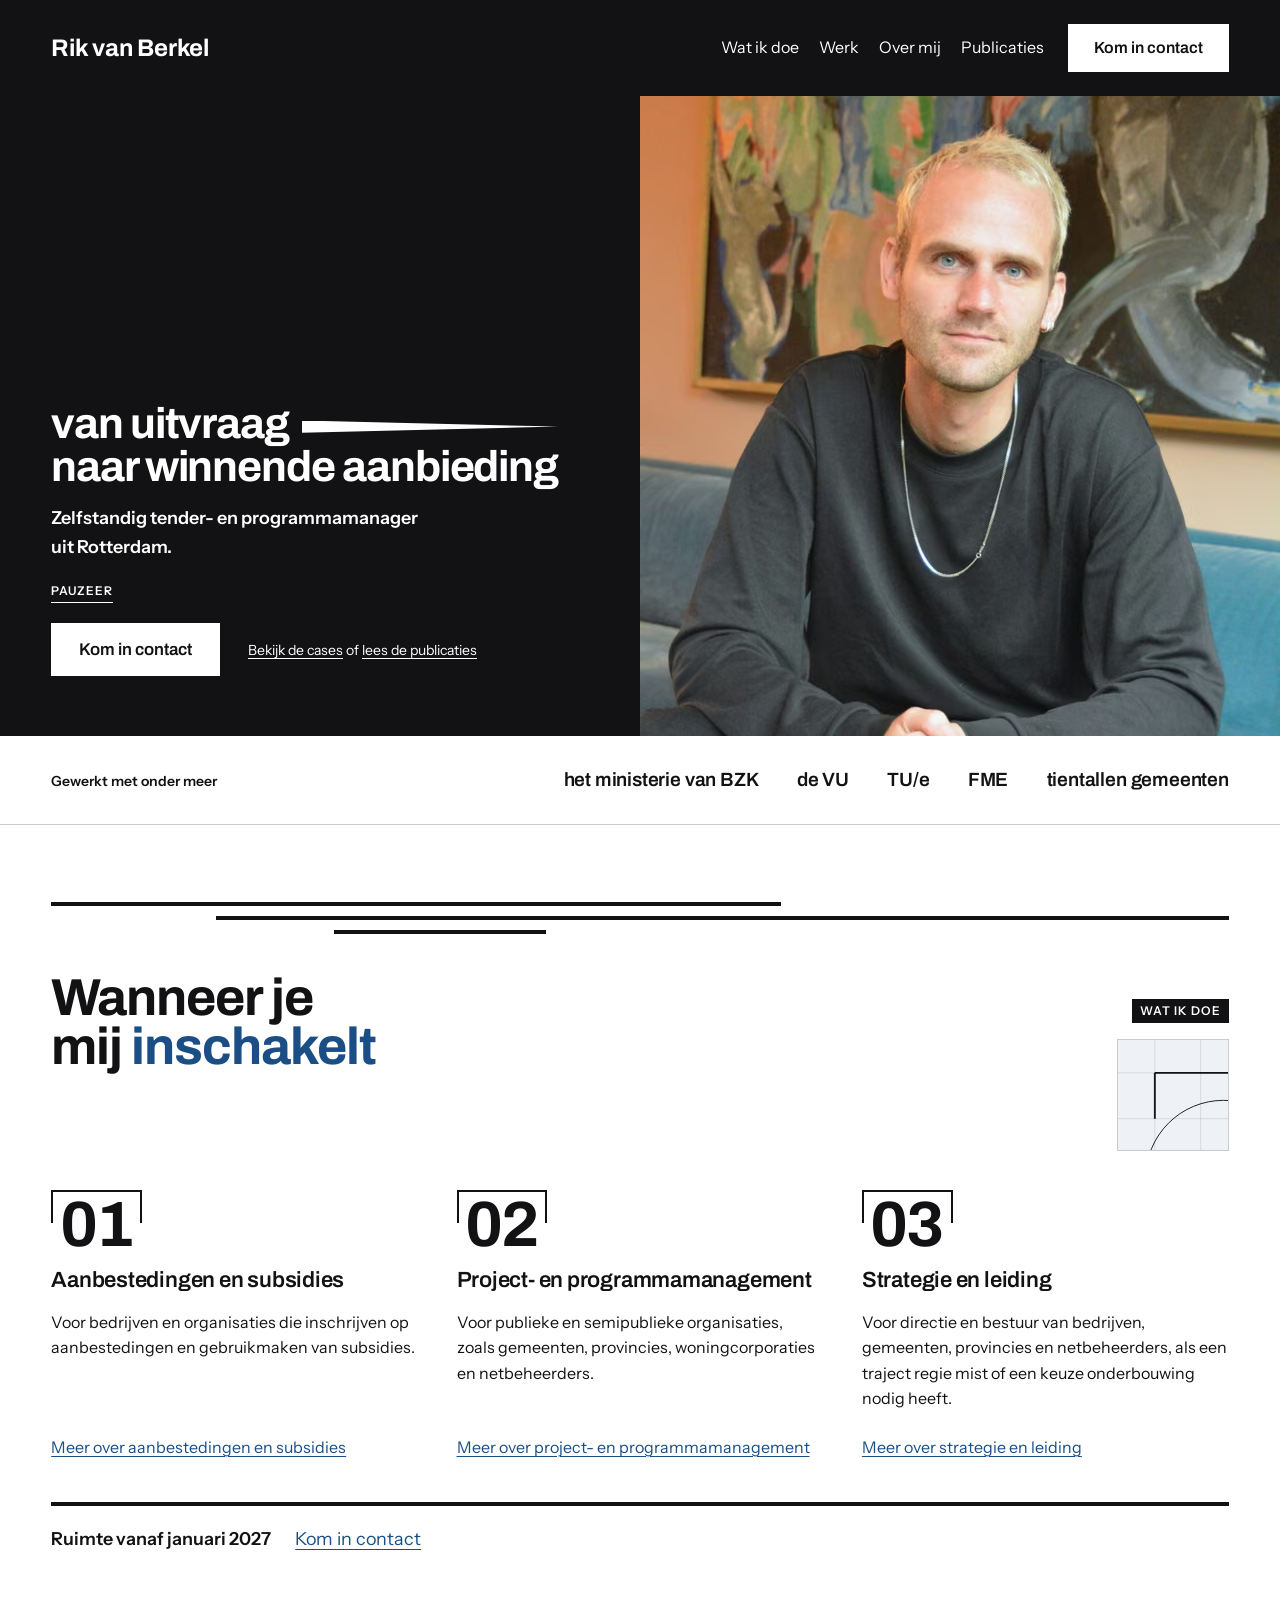
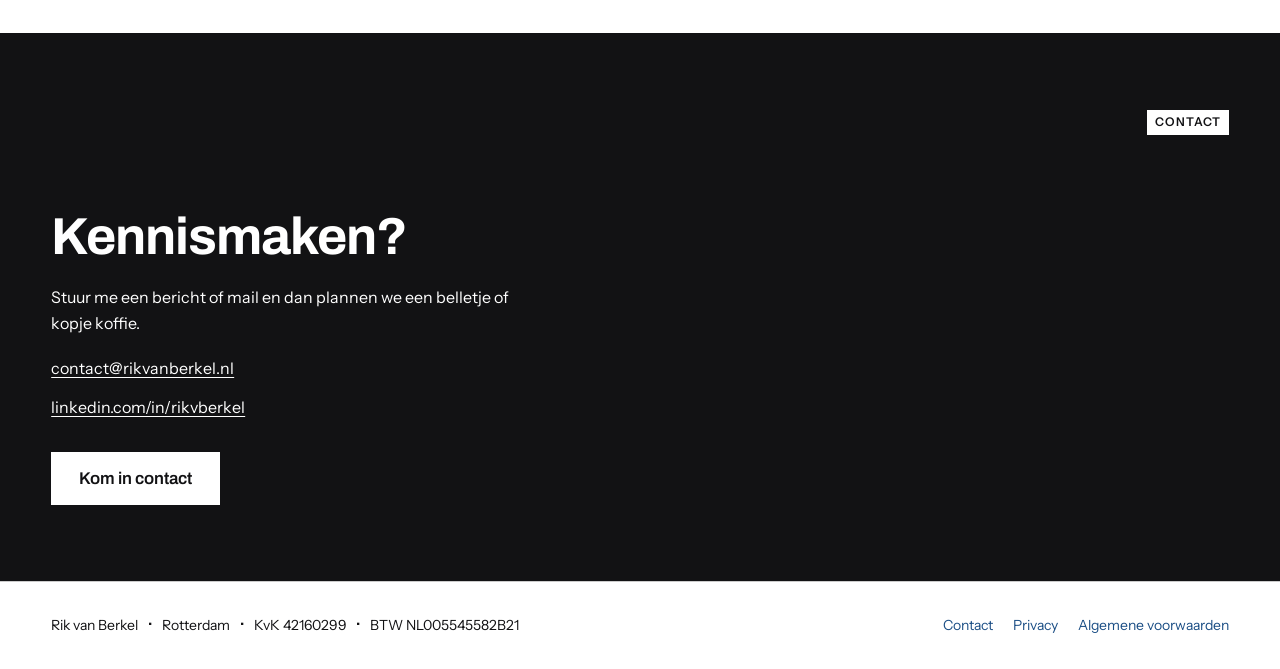
==== index.html @ 01d66bd3 "Review: Home korter, Werk zonder tussenkop, Over mij zonder foto - Home: uitkomsten weg tot de tekst" ====
<!DOCTYPE html>
<html lang="nl">
<head>
  <meta charset="UTF-8">
  <meta http-equiv="Content-Security-Policy" content="default-src 'none'; script-src 'self'; style-src 'self'; font-src 'self'; img-src 'self' https://rvb.goatcounter.com; connect-src https://rvb.goatcounter.com; base-uri 'none'; form-action 'none'; upgrade-insecure-requests">
  <meta name="viewport" content="width=device-width, initial-scale=1.0">
  <title>Rik van Berkel, tender- en programmamanager in de energietransitie</title>
  <meta name="description" content="Tender- en programmamanager uit Rotterdam, in de gebouwde omgeving en energietransitie. Met een werkwijze waar je team zelf mee verder kan.">
  <link rel="canonical" href="https://www.rikvanberkel.nl/">
  <meta name="google-site-verification" content="Cdwg7dBj8c96SO2ldVdKEj4Z7pK5GLiVZ7aR-StfSQw">
  <meta property="og:type" content="website">
  <meta property="og:locale" content="nl_NL">
  <meta property="og:title" content="Rik van Berkel, tender- en programmamanager in de energietransitie">
  <meta property="og:description" content="Tender- en programmamanager uit Rotterdam, in de gebouwde omgeving en energietransitie. Met een werkwijze waar je team zelf mee verder kan.">
  <meta property="og:url" content="https://www.rikvanberkel.nl/">
  <meta property="og:image" content="https://www.rikvanberkel.nl/img/rik-deel-bank-1200.jpg">
  <meta property="og:image:width" content="1200">
  <meta property="og:image:height" content="630">
  <meta name="twitter:card" content="summary_large_image">
  <meta name="twitter:title" content="Rik van Berkel, tender- en programmamanager in de energietransitie">
  <meta name="twitter:description" content="Tender- en programmamanager uit Rotterdam, in de gebouwde omgeving en energietransitie. Met een werkwijze waar je team zelf mee verder kan.">
  <meta name="twitter:image" content="https://www.rikvanberkel.nl/img/rik-deel-bank-1200.jpg">
  <link rel="icon" href="favicon.ico" sizes="any">
  <link rel="icon" type="image/png" href="img/favicon-512.png" sizes="512x512">
  <link rel="apple-touch-icon" href="img/apple-touch-icon.png">
  <link rel="preload" href="fonts/archivo-latin.woff2" as="font" type="font/woff2" crossorigin>
  <link rel="preload" href="fonts/instrument-sans-latin.woff2" as="font" type="font/woff2" crossorigin>
  <link rel="stylesheet" href="css/style.css?v=20261117f">
  <script type="application/ld+json">
  {
    "@context": "https://schema.org",
    "@graph": [
      {
        "@type": "Person",
        "@id": "https://www.rikvanberkel.nl/#rik",
        "name": "Rik van Berkel",
        "url": "https://www.rikvanberkel.nl/",
        "email": "contact@rikvanberkel.nl",
        "image": "https://www.rikvanberkel.nl/img/rik-bank-1000.jpg",
        "jobTitle": "Tender- en programmamanager",
        "knowsAbout": ["Gebouwde omgeving", "Energietransitie", "Aanbestedingen", "Tendermanagement", "Subsidiebegeleiding", "Projectmanagement", "Programmamanagement", "Interim management"],
        "sameAs": ["https://www.linkedin.com/in/rikvberkel"],
        "alumniOf": [
          {"@type": "CollegeOrUniversity", "name": "Hanzehogeschool Groningen"},
          {"@type": "CollegeOrUniversity", "name": "Rijksuniversiteit Groningen"}
        ],
        "award": ["ABN AMRO Duurzame top 50, 2020", "Afstudeerprijs Bouwkunde, 1e plaats, 2013"],
        "subjectOf": [
          {"@type": "PodcastEpisode", "name": "Aanbestedingsrecht", "url": "https://open.spotify.com/episode/36y0fUql0wNv5syTluwp8A", "partOfSeries": {"@type": "PodcastSeries", "name": "Jong Juridisch"}, "datePublished": "2024"},
          {"@type": "Article", "name": "Energietransitie: persoonlijk contact en samenwerking vormen de kracht", "url": "https://vng.nl/praktijkvoorbeelden/energietransitie-persoonlijk-contact-en-samenwerking-vormen-de-kracht", "publisher": {"@type": "Organization", "name": "VNG"}, "datePublished": "2023"},
          {"@type": "Article", "name": "Individuele verduurzaming moet leiden naar collectieve aanpak", "url": "https://energeia.nl/individuele-verduurzaming-moet-leiden-naar-collectieve-aanpak/", "publisher": {"@type": "Organization", "name": "Energeia"}, "datePublished": "2021"},
          {"@type": "Article", "name": "Verduurzaming van bestaande bouw gaat te traag", "url": "https://corporatiebouw.nl/wp-content/uploads/2018/04/cb-april-2018-p8-9.pdf", "publisher": {"@type": "Organization", "name": "Corporatiebouw"}, "datePublished": "2018"}
        ],
        "address": {"@type": "PostalAddress", "addressLocality": "Rotterdam", "addressCountry": "NL"}
      },
      {
        "@type": "ProfessionalService",
        "@id": "https://www.rikvanberkel.nl/#praktijk",
        "name": "Rik van Berkel",
        "url": "https://www.rikvanberkel.nl/",
        "email": "contact@rikvanberkel.nl",
        "knowsLanguage": "nl",
        "founder": {"@id": "https://www.rikvanberkel.nl/#rik"},
        "address": {"@type": "PostalAddress", "addressLocality": "Rotterdam", "addressCountry": "NL"},
        "vatID": "NL005545582B21",
        "identifier": [{"@type": "PropertyValue", "name": "KvK", "value": "42160299"}],
        "areaServed": {"@type": "Country", "name": "Nederland"},
        "hasOfferCatalog": {
          "@type": "OfferCatalog",
          "name": "Diensten",
          "itemListElement": [
            {"@type": "Offer", "itemOffered": {"@type": "Service", "name": "Aanbestedingen en subsidies", "description": "Voor bedrijven en organisaties die inschrijven op aanbestedingen en gebruikmaken van subsidies.", "url": "https://www.rikvanberkel.nl/wat-ik-doe.html#tenders"}},
            {"@type": "Offer", "itemOffered": {"@type": "Service", "name": "Project- en programmamanagement", "description": "Voor publieke en semipublieke organisaties, zoals gemeenten, provincies, woningcorporaties en netbeheerders.", "url": "https://www.rikvanberkel.nl/wat-ik-doe.html#projecten"}},
            {"@type": "Offer", "itemOffered": {"@type": "Service", "name": "Strategie en leiding", "description": "Voor directie en bestuur van bedrijven, gemeenten, provincies en netbeheerders, als een traject regie mist of een keuze onderbouwing nodig heeft.", "url": "https://www.rikvanberkel.nl/wat-ik-doe.html#strategie"}}
          ]
        }
      }
    ]
  }
  </script>
</head>
<body>
  <a class="skip-link" href="#main">Naar inhoud</a>

  <header class="site-header">
    <div class="header-inner">
      <a class="logo" href="index.html">Rik van Berkel</a>
      <div class="header-rechts">
        <nav class="site-nav" aria-label="Hoofdnavigatie">
          <ul>
            <li><a href="wat-ik-doe.html">Wat ik doe</a></li>
            <li><a href="werk.html">Werk</a></li>
            <li><a href="over-mij.html">Over mij</a></li>
            <li><a href="publicaties.html">Publicaties</a></li>
          </ul>
        </nav>
        <a class="knop" data-cta href="contact.html">Kom in contact</a>
      </div>
    </div>
  </header>

  <main id="main">
    <section class="hero hero-split hero-zwart">
      <div class="hero-links">
        <div class="hero-kop">
          <h1 class="kernboodschap">
            <span class="visueel-verborgen">van uitvraag naar winnende aanbieding, van pilot naar standaardaanpak</span>
            <span class="wissel" aria-hidden="true" data-wissel data-wissel-interval="4500">
              <span class="wissel-item is-actief met-wig"><span><span class="accent">van</span> uitvraag</span><span class="wig" aria-hidden="true"></span></span>
              <span class="wissel-item met-wig"><span><span class="accent">van</span> pilot</span><span class="wig" aria-hidden="true"></span></span>
            </span>
            <span class="wissel" aria-hidden="true" data-wissel data-wissel-interval="4500">
              <span class="wissel-item is-actief"><span class="accent">naar</span> winnende aanbieding</span>
              <span class="wissel-item"><span class="accent">naar</span> standaard&shy;aanpak</span>
            </span>
          </h1>
          <p class="hero-sub">Zelfstandig tender- en programmamanager uit Rotterdam.</p>
          <button class="wissel-pauze" type="button" hidden>Pauzeer</button>
          <div class="hero-actie">
            <a class="knop knop-groot" data-cta data-goatcounter-click="kom-in-contact-hero" href="contact.html">Kom in contact</a>
            <p class="bewijsregel"><a href="werk.html#afgerond">Bekijk de cases</a> of <a href="publicaties.html">lees de publicaties</a></p>
          </div>
        </div>
      </div>
      <div class="hero-rechts">
        <figure class="hero-foto">
          <picture>
            <source type="image/avif" srcset="img/rik-bank-640.avif 640w, img/rik-bank-1000.avif 1000w" sizes="(min-width: 900px) 50vw, 100vw">
            <source type="image/webp" srcset="img/rik-bank-640.webp 640w, img/rik-bank-1000.webp 1000w" sizes="(min-width: 900px) 50vw, 100vw">
            <img src="img/rik-bank-640.jpg" srcset="img/rik-bank-640.jpg 640w, img/rik-bank-1000.jpg 1000w" sizes="(min-width: 900px) 50vw, 100vw" alt="Rik van Berkel zit op een blauwe bank voor een schilderij en kijkt in de camera" width="1200" height="1600" fetchpriority="high">
          </picture>
        </figure>
      </div>
    </section>

    <div class="bewijsstrook">
      <div class="binnen bewijs-grid">
        <p class="bewijs-zin">Gewerkt met onder meer</p>
        <!-- [html-validate-disable-next no-redundant-role -- Safari ziet een lijst zonder opsommingstekens anders niet als lijst] -->
        <ul class="bewijs-namen" role="list">
          <li>het ministerie van BZK</li>
          <li>de VU</li>
          <li>TU/e</li>
          <li>FME</li>
          <li>tientallen gemeenten</li>
        </ul>
      </div>
    </div>

    <section class="sectie sectie-wit" id="diensten">
      <div class="binnen">
        <div class="staffel"><span></span><span></span><span></span></div>
        <div class="sectie-kop diensten-kop">
          <h2>Wanneer je mij <span class="accent">inschakelt</span></h2>
          <div class="kop-rechts">
            <p class="label">Wat ik doe</p>
            <div class="uitsnede uitsnede-a"><img src="img/compositie/compositie.svg" alt="" width="600" height="600" loading="lazy"></div>
          </div>
        </div>
        <div class="nummer-grid">
          <article class="dienst">
            <span class="nummer">01</span>
            <h3>Aanbestedingen en subsidies</h3>
            <p class="dienst-voor">Voor bedrijven en organisaties die inschrijven op aanbestedingen en gebruikmaken van subsidies.</p>
            <p class="dienst-link"><a href="wat-ik-doe.html#tenders">Meer over aanbestedingen en subsidies</a></p>
          </article>
          <article class="dienst">
            <span class="nummer">02</span>
            <h3>Project- en programma&shy;management</h3>
            <p class="dienst-voor">Voor publieke en semipublieke organisaties, zoals gemeenten, provincies, woningcorporaties en netbeheerders.</p>
            <p class="dienst-link"><a href="wat-ik-doe.html#projecten">Meer over project- en programmamanagement</a></p>
          </article>
          <article class="dienst">
            <span class="nummer">03</span>
            <h3>Strategie en leiding</h3>
            <p class="dienst-voor">Voor directie en bestuur van bedrijven, gemeenten, provincies en netbeheerders, als een traject regie mist of een keuze onderbouwing nodig heeft.</p>
            <p class="dienst-link"><a href="wat-ik-doe.html#strategie">Meer over strategie en leiding</a></p>
          </article>
        </div>
        <p class="ruimte-regel"><strong>Ruimte vanaf januari 2027</strong> <a href="contact.html">Kom in contact</a></p>
      </div>
    </section>

    <section class="sectie sectie-zwart" id="contact">
      <div class="binnen zwaartepunt">
        <p class="label label-wit">Contact</p>
        <div class="zwaar">
          <h2 class="contact-kop">Kennismaken?</h2>
          <p>Stuur me een bericht of mail en dan plannen we een belletje of kopje koffie.</p>
          <div class="contact-gegevens">
            <a data-goatcounter-click="mailadres-home" href="mailto:contact@rikvanberkel.nl?subject=Kennismaking">contact@rikvanberkel.nl</a>
            <a href="https://www.linkedin.com/in/rikvberkel" rel="noopener noreferrer">linkedin.com/in/rikvberkel</a>
          </div>
          <a class="knop knop-groot" data-cta data-goatcounter-click="kom-in-contact-home" href="mailto:contact@rikvanberkel.nl?subject=Kennismaking">Kom in contact</a>
        </div>
      </div>
    </section>
  </main>

  <footer class="site-footer">
    <div class="footer-inner">
      <p class="footer-meta">Rik van Berkel <span class="footer-sep" aria-hidden="true">&#183;</span> Rotterdam <span class="footer-sep" aria-hidden="true">&#183;</span> KvK 42160299 <span class="footer-sep" aria-hidden="true">&#183;</span> BTW NL005545582B21</p>
      <div class="footer-links">
        <a href="contact.html">Contact</a>
        <a href="privacy.html">Privacy</a>
        <a href="av.html">Algemene voorwaarden</a>
      </div>
    </div>
  </footer>

  <script src="js/main.js?v=20261022"></script>
  <script data-goatcounter="https://rvb.goatcounter.com/count" async src="js/goatcounter-count.js?v=2.7.0"></script>
</body>
</html>
---- css/style.css ----
/* Huisstijl Rik van Berkel, versie 6, 29 september 2026. De bron is de note
   10.1.4 - visual-identity-my-brand.md in de vault van Rik; deze CSS volgt
   die note. Licht draagt, blauw markeert, zwart sluit af. Wit is de basis en
   draagt het leeswerk, lichtgrijs alleen de hero op Home, zwart de kopbalk
   en het slotblok met contact. Naast de ondergrond twee kleuren: zwart en
   blauw. Twee letters: Archivo voor koppen, Instrument Sans voor al het
   andere. Rechte hoeken, geen schaduw, geen verloop en geen transparantie,
   op de haarlijn na. */

@font-face {
  font-family: Archivo;
  src: url("../fonts/archivo-latin.woff2") format("woff2");
  font-weight: 600 700;
  font-style: normal;
  font-display: swap;
}

@font-face {
  font-family: "Instrument Sans";
  src: url("../fonts/instrument-sans-latin.woff2") format("woff2");
  font-weight: 400 600;
  font-style: normal;
  font-display: swap;
}

@font-face {
  font-family: "Instrument Sans";
  src: url("../fonts/instrument-sans-latin-italic.woff2") format("woff2");
  font-weight: 400;
  font-style: italic;
  font-display: swap;
}

/* Alleen voor de geopende tegel Zijproject op Over mij, in de huisstijl van
   all-electric. De browser haalt deze letters pas op als de tegel open is. */
@font-face {
  font-family: Archivo;
  src: url("../fonts/archivo-800.woff2") format("woff2");
  font-weight: 800;
  font-style: normal;
  font-display: swap;
}

@font-face {
  font-family: "Space Grotesk";
  src: url("../fonts/space-grotesk-400.woff2") format("woff2");
  font-weight: 400;
  font-style: normal;
  font-display: swap;
}

:root {
  --zwart: #121214;
  --wit: #ffffff;
  /* Lichtgrijs, op de site alleen als achtergrond van de hero op Home. Zwart
     haalt erop 16,52 : 1 en blauw 7,49 : 1. */
  --lichtgrijs: #eef1f5;
  --blauw: #1b4e85;
  --blauw-hover: #163f6c;

  --font-display: Archivo, "Helvetica Neue", system-ui, sans-serif;
  --font-body: "Instrument Sans", system-ui, -apple-system, sans-serif;
  --font-label: var(--font-body);

  --weight-display: 700;
  --weight-display-sub: 600;
  --weight-body: 400;
  --weight-body-strong: 600;

  --size-display-1: clamp(46px, 9vw, 108px);
  --size-display-2: clamp(30px, 4.2vw, 52px);
  --size-display-3: 22px;
  --size-number: clamp(48px, 5vw, 68px);

  --size-lead: clamp(17px, 1.4vw, 19px);
  --size-body: 16px;
  --size-body-sm: 14px;
  --size-label: 12px;
  --size-label-sm: 11px;

  --leading-display: 0.9;
  --leading-heading: 0.95;
  --leading-body: 1.6;

  --tracking-display: -0.025em;
  --tracking-heading: -0.02em;
  --tracking-label: 0.08em;

  --rule-hairline: 1px solid rgba(18, 18, 20, 0.22);
  --rule-hairline-zwart: 1px solid rgba(18, 18, 20, 0.22);
  --rule-hairline-wit: 1px solid rgba(255, 255, 255, 0.22);
  --rule-heavy: 4px solid #121214;

  --pad-section: clamp(40px, 6vw, 80px) clamp(20px, 4vw, 56px);
  --gap-section: clamp(24px, 3vw, 40px);
  --content-max: 1240px;
  --transition: 120ms linear;
}

*,
*::before,
*::after {
  box-sizing: border-box;
  border-radius: 0;
}

html {
  -webkit-text-size-adjust: 100%;
}

/* De voet staat altijd onderaan, ook als een pagina korter is dan het
   scherm. */
body {
  display: flex;
  flex-direction: column;
  min-height: 100vh;
  margin: 0;
  background: var(--wit);
  color: var(--zwart);
  font-family: var(--font-body);
  font-weight: var(--weight-body);
  font-size: var(--size-body);
  line-height: var(--leading-body);
  -webkit-font-smoothing: antialiased;
}

img {
  max-width: 100%;
  height: auto;
  display: block;
}

h1,
h2,
h3 {
  font-family: var(--font-display);
  font-weight: var(--weight-display);
  letter-spacing: var(--tracking-display);
  line-height: var(--leading-display);
  margin: 0;
  text-wrap: balance;
  /* Nederlandse samenstellingen als programmamanagement passen op een telefoon
     niet op één regel. Zonder dit loopt de kop het scherm uit. */
  overflow-wrap: break-word;
  hyphens: auto;
}

h1 {
  font-size: var(--size-display-1);
}

h2 {
  font-size: var(--size-display-2);
  letter-spacing: var(--tracking-heading);
  line-height: var(--leading-heading);
}

/* Sectiekop binnen een pagina, zoals op Over mij: iets kleiner dan h2. */
h2.kop-sectie {
  font-size: clamp(26px, 1.6vw + 18px, 38px);
}

h3 {
  font-size: var(--size-display-3);
  font-weight: var(--weight-display-sub);
  letter-spacing: -0.01em;
  line-height: 1.15;
}

p {
  margin: 0 0 var(--size-body);
  text-wrap: pretty;
}

ul,
ol {
  margin: 0 0 var(--size-body);
  padding-left: 20px;
}

li + li {
  margin-top: 8px;
}

strong {
  font-weight: var(--weight-body-strong);
}

a {
  color: var(--blauw);
  text-decoration: none;
  transition: color var(--transition);
}

a:hover {
  color: var(--zwart);
}

/* Focus: een rand van 2 px, 3 px van het element. Blauw op licht, wit op
   zwart, want blauw op zwart haalt 2,21 : 1. */
:focus-visible {
  outline: 2px solid var(--blauw);
  outline-offset: 3px;
}

.visueel-verborgen {
  position: absolute;
  width: 1px;
  height: 1px;
  padding: 0;
  margin: -1px;
  overflow: hidden;
  clip: rect(0 0 0 0);
  white-space: nowrap;
  border: 0;
}

.skip-link {
  position: absolute;
  left: -9999px;
  top: 0;
  z-index: 1000;
  padding: 12px 16px;
  background: var(--blauw);
  color: var(--wit);
  font-family: var(--font-display);
  font-weight: var(--weight-display-sub);
}

.skip-link:focus {
  left: 16px;
  top: 16px;
}

/* Label. Klein, vet en kapitaal in de tekstletter, als zwart blokje met
   witte letters. Die blokjes geven de lichte pagina houvast. Op zwart is het
   blokje wit met zwarte letters (18,71 : 1), een voorstel uit 10.1.4. In de
   contactlijst staat het label zonder blokje, anders wordt de lijst druk. */
.label {
  display: inline-block;
  font-family: var(--font-label);
  font-weight: var(--weight-body-strong);
  font-size: var(--size-label);
  letter-spacing: var(--tracking-label);
  line-height: 1.4;
  text-transform: uppercase;
  margin: 0;
  padding: 4px 8px;
  background: var(--zwart);
  color: var(--wit);
}

.contact-lijst .label {
  padding: 0;
  background: none;
  color: inherit;
}

/* Accentwoord in een kop: blauw, hooguit één per kop. In de kernboodschap
   zijn dat "van" en "naar". */
.accent {
  color: var(--blauw);
}

/* Knop. Blauw is uitsluitend de actie, nooit decoratie. */
.knop {
  display: inline-flex;
  align-items: center;
  gap: 10px;
  min-height: 48px;
  padding: 15px 26px;
  background: var(--blauw);
  color: var(--wit);
  font-family: var(--font-display);
  font-weight: var(--weight-display-sub);
  font-size: 16px;
  line-height: 1;
  border: 0;
  cursor: pointer;
  transition: background var(--transition);
}

.knop:hover {
  background: var(--blauw-hover);
  color: var(--wit);
}

/* Knop op zwart: wit vlak met zwarte letters, 18,71 : 1, want blauw op zwart
   haalt 2,21 : 1. Keuze van Rik, 29 september 2026. Hover is een zwarte
   onderstreping, zoals de hover op zwart een onderstreping is. */
.site-header .knop,
.sectie-zwart .knop,
.case-open .knop {
  background: var(--wit);
  color: var(--zwart);
}

.site-header .knop:hover,
.sectie-zwart .knop:hover,
.case-open .knop:hover {
  background: var(--wit);
  color: var(--zwart);
  text-decoration: underline;
  text-decoration-thickness: 1px;
  text-underline-offset: 0.2em;
}

.knop-groot {
  font-size: 17px;
  padding: 18px 28px;
}

.actie-rij {
  display: flex;
  flex-wrap: wrap;
  align-items: center;
  gap: 20px 24px;
}

/* Secties. Wit is de standaard en draagt het leeswerk, zwart alleen voor het
   slotblok met contact. */

.sectie {
  padding: var(--pad-section);
}

.sectie-wit {
  background: var(--wit);
}

/* Het zwarte slotblok. Tekst, links, focusrand en labels zijn wit, en een
   accentwoord krijgt geen kleur: blauw op zwart haalt 2,21 : 1. Hover op een
   link is een witte onderstreping, een voorstel uit 10.1.4. */
.sectie-zwart {
  background: var(--zwart);
  color: var(--wit);
}

.sectie-zwart a {
  color: var(--wit);
}

.sectie-zwart a:not(.knop):hover {
  color: var(--wit);
  text-decoration: underline;
  text-decoration-thickness: 1px;
  text-underline-offset: 0.2em;
}

.sectie-zwart :focus-visible {
  outline-color: var(--wit);
}

.sectie-zwart .label-wit {
  background: var(--wit);
  color: var(--zwart);
}

.sectie-zwart .accent,
body:has(.geheim[open]) .accent {
  color: inherit;
}

/* Twee witte secties achter elkaar: de tweede krijgt geen eigen
   bovenruimte, anders stapelt de witruimte op. */
.sectie-wit + .sectie-wit {
  padding-top: 0;
}

/* Een label direct boven een kop plakte er tegenaan. */
.label + h2:not([class]) {
  margin-top: 12px;
}

.binnen {
  max-width: var(--content-max);
  margin: 0 auto;
}

/* Sectiekop: kop links, mono-rubriek rechts, regel eronder. */
.sectie-kop {
  display: flex;
  flex-wrap: wrap;
  align-items: baseline;
  justify-content: space-between;
  gap: 16px 32px;
  margin-bottom: 20px;
}

.sectie-kop h2 {
  flex: 1 1 260px;
  max-width: min(18ch, 100%);
  min-width: 0;
}

.sectie-kop .label {
  flex: 0 0 auto;
}

/* Staffel uit Compositie, bovenaan de sectie met de diensten, op de grens
   met de hero: drie zware lijnen van 4 px met 10 px ertussen. Lengtes 62, 86
   en 18 procent, de tweede 14 en de derde 24 procent ingesprongen. Hooguit
   één per pagina. Onder de intro staat geen lijn meer, want daar markeren
   de open kaders rond 01, 02 en 03 het begin van de diensten. */
.staffel {
  display: grid;
  row-gap: 10px;
  margin-bottom: var(--gap-section);
}

/* De lijnen zijn randen, zodat ze ook op papier en in een contrastthema
   zichtbaar blijven. */
.staffel > span {
  height: 0;
  border-top: 4px solid currentColor;
}

.staffel > span:nth-child(1) {
  width: 62%;
}

.staffel > span:nth-child(2) {
  width: 86%;
  margin-left: 14%;
}

.staffel > span:nth-child(3) {
  width: 18%;
  margin-left: 24%;
}

/* Blokje als opsommingsteken voor kernpunten, keuze van Rik op 22 oktober
   2026: een vierkant van 10 px in de tekstkleur. Op Over mij bij Waar ik in
   geloof, op Cases bij het resultaat van elke case. Het blokje staat midden
   op de eerste regel, die 1,6em hoog is. Het is een rand, zodat het ook op
   papier en in een contrastthema zichtbaar blijft. */
.kernpunten {
  list-style: none;
  padding-left: 0;
  font-size: var(--size-lead);
}

.kernpunten > li,
.resultaat {
  position: relative;
  padding-left: 26px;
}

.kernpunten > li::before,
.resultaat::before {
  content: "";
  position: absolute;
  left: 0;
  top: calc(0.8em - 5px);
  border: 5px solid currentColor;
}

/* Header, als zwarte balk. Samen met het zwarte slotblok onderaan omlijst
   hij de lichte pagina. Geen sticky, geen hamburger. */

.site-header {
  padding: 24px clamp(20px, 4vw, 56px);
  background: var(--zwart);
  color: var(--wit);
}

.site-header :focus-visible {
  outline-color: var(--wit);
}

/* Op een telefoon en een smalle tablet is de kopbalk compact. Pas vanaf
   860 px passen naam, menu en knop op één regel. Daaronder staat de knop
   "Kom in contact" kleiner op een eigen regel onder het menu. Keuze van Rik,
   2 november 2026. */
@media (max-width: 859px) {
  .site-header {
    padding-top: 16px;
    padding-bottom: 16px;
  }

  .site-header .knop {
    min-height: 40px;
    padding: 8px 16px;
    font-size: 15px;
  }
}

.header-inner {
  max-width: var(--content-max);
  margin: 0 auto;
  display: flex;
  flex-wrap: wrap;
  align-items: center;
  justify-content: space-between;
  gap: 16px 32px;
}

.logo {
  font-family: var(--font-display);
  font-weight: var(--weight-display);
  /* 5b noemt 19 px voor het woordmerk. Met Syne 800 was dat te laag: die
     letter is 11,13 em breed voor deze naam tegen een kaphoogte van 0,650 em.
     Archivo 700 is 6,79 em bij 0,686 em, dus de verhouding is bijna gehalveerd
     en 19 px zou weer kunnen. 24 px blijft staan omdat de naam dan naast de
     navigatie standhoudt. 5b zet de naam op de LinkedIn-vellen zelf op 26 en
     34 px. */
  font-size: 24px;
  letter-spacing: -0.01em;
  line-height: 1;
  color: var(--wit);
  padding: 3px 0;
}

/* Hover op het woordmerk: een witte onderstreping, zoals een link. Een
   voorstel uit 10.1.4. */
.logo:hover {
  color: var(--wit);
  text-decoration: underline;
  text-decoration-thickness: 1px;
  text-underline-offset: 0.2em;
}

.header-rechts {
  display: flex;
  flex-wrap: wrap;
  align-items: center;
  gap: 12px 24px;
}

.site-nav ul {
  display: flex;
  flex-wrap: wrap;
  align-items: center;
  gap: 4px 20px;
  list-style: none;
  margin: 0;
  padding: 0;
}

.site-nav li + li {
  margin-top: 0;
}

/* Vijf woorden passen op een telefoon van 390 px op één regel met iets
   minder ruimte ertussen, en vanaf 360 px met nog iets minder. */
@media (max-width: 420px) {
  .site-nav ul {
    gap: 4px 14px;
  }
}

@media (max-width: 380px) {
  .site-nav ul {
    gap: 4px 10px;
  }
}

/* Op een telefoon is de kopbalk twee rijen: de naam met de knop ernaast, en
   het menu eronder. Zo blijft de kop onder 110 px hoog. Elke link in het menu
   is 44 px hoog om te tikken. De knop krimpt mee, zodat hij vanaf 360 px
   naast de naam past. Vanaf 600 px blijft de kop zoals hij was. */
@media (max-width: 599px) {
  .site-header {
    padding-top: 12px;
    padding-bottom: 6px;
  }

  .header-inner {
    row-gap: 2px;
    column-gap: 6px;
  }

  .header-rechts {
    display: contents;
  }

  .site-header .knop {
    order: 1;
    padding: 8px 12px;
  }

  .site-nav {
    order: 2;
    flex-basis: 100%;
  }

  .site-header .site-nav a {
    padding: 10px 0;
  }
}

@media (max-width: 389px) {
  .site-header .knop {
    padding: 8px 10px;
    font-size: 14px;
  }

  /* Het menu blijft hier 15 px, zodat de vijf woorden vanaf 360 px op één
     regel passen. */
  .site-header .site-nav a {
    font-size: 15px;
  }
}

@media (max-width: 369px) {
  .site-header .knop {
    font-size: 13px;
  }
}

/* Afwijking van 5b: de navigatie staat in de tekstletter, niet in mono
   kapitaal. Vijf mono-woorden met letterafstand maakten de kop de drukste
   plek van de pagina, en ze pasten op een telefoon niet op een regel.
   De onderstreping kwam van de regel voor links in lopende tekst, die ook de
   nav raakte. Die is hier uitgezet: in een menu is kleur genoeg, want de eis
   van 3 : 1 onderscheid geldt voor een link midden in een tekstblok. */
.site-nav a {
  display: inline-block;
  font-family: var(--font-body);
  font-size: var(--size-body);
  color: var(--wit);
  padding: 6px 0;
}

/* Actieve pagina en hover: een witte onderstreping van 1 px op 0,2em, een
   voorstel uit 10.1.4. */
.site-nav a:hover,
.site-nav a[aria-current="page"] {
  color: var(--wit);
  text-decoration: underline;
  text-decoration-thickness: 1px;
  text-underline-offset: 0.2em;
}

/* Hero, de affichekop, op lichtgrijs. De rest van de pagina is wit. */

.hero {
  padding: clamp(40px, 7vw, 86px) clamp(20px, 4vw, 56px) clamp(36px, 5vw, 60px);
  background: var(--lichtgrijs);
}

.hero h1 {
  margin-bottom: 16px;
}

/* Kernboodschap op Home: twee wisselende regels, een met "van" en een met
   "naar", met "van" en "naar" in blauw. Ze wisselen samen, zodat een van-deel
   en zijn naar-deel altijd samen in beeld staan. De kolom is een container,
   zodat de letter meegroeit met de kolom en de langste regel, "naar winnende
   aanbieding", altijd op één regel past. Zonder ondersteuning voor containereenheden
   geldt de maat in vw en breekt een regel netjes af. */
.hero-kop {
  container-type: inline-size;
}

.hero h1.kernboodschap {
  font-size: clamp(22px, 6.4vw, 64px);
  font-size: clamp(22px, 8cqi, 72px);
  line-height: 1;
}

.kernboodschap > span {
  display: block;
}

.kernboodschap > .wissel {
  display: grid;
}

/* Wig uit Compositie, achter het van-deel: een smal driehoekig vlak, breed
   bij de tekst en scherp op de rechterkant van de langste naar-regel. De kop
   is zo breed als die regel, dus de wig vult de rest van de van-regel. Hoogte
   0,28em, 0,3em van de tekst, midden op de x-hoogte van Archivo (0,53em).
   Elke variant heeft een eigen wig. Zo wisselt hij met de tekst mee en
   beweegt hij zelf niet. */
.hero h1.kernboodschap {
  width: fit-content;
}

.kernboodschap .met-wig {
  display: flex;
  align-items: baseline;
}

.wig {
  flex: 1 1 0;
  position: relative;
  top: -0.125em;
  height: 0.28em;
  margin-left: 0.3em;
  background: var(--zwart);
  clip-path: polygon(0 0, 100% 50%, 0 100%);
}

/* Op een telefoon is de kernboodschap groter en mag een naar-regel over
   twee regels lopen. De tweede regel springt in tot na "naar", zodat "naar"
   als kolom blijft lezen. */
@media (max-width: 599px) {
  .hero h1.kernboodschap {
    width: auto;
    font-size: clamp(32px, 10.5vw, 46px);
  }

  .kernboodschap > .wissel:last-child > .wissel-item {
    --naar: 2.34em;
    padding-left: var(--naar);
    text-indent: calc(-1 * var(--naar));
  }
}

/* Vaste regel onder de kernboodschap: wat en waar. */
.hero-sub {
  max-width: 40ch;
  margin: 0 0 16px;
  font-size: var(--size-lead);
  font-weight: var(--weight-body-strong);
}

/* Bewijsregel onder de vaste regel in de hero: namen van organisaties waarmee
   ik werkte, klein en zonder logo's. */
.bewijsregel {
  max-width: 44ch;
  margin: 0 0 16px;
  font-size: var(--size-body-sm);
}

/* Kop links, foto rechts. Op een smal scherm staat de foto onder de kop. */
.hero-grid {
  display: grid;
  grid-template-columns: minmax(0, 1fr);
  gap: clamp(24px, 4vw, 48px);
  align-items: end;
}

.hero-portret {
  margin: 0;
  max-width: min(340px, 100%);
}

/* De lijn staat om de foto zelf, zodat het onderschrift eronder valt. */
.hero-portret img {
  border: var(--rule-hairline);
}

/* Op een telefoon is de foto hooguit 45 procent van de schermhoogte hoog,
   zodat de diensten eerder in beeld komen. De foto is 3 bij 4. */
@media (max-width: 899px) {
  .hero-portret {
    max-width: min(340px, 100%, calc(45svh * 3 / 4));
  }
}

/* Op een telefoon hooguit 30 procent, zodat "Wanneer je mij inschakelt" op
   375 bij 812 px binnen 900 px begint. */
@media (max-width: 599px) {
  .hero-portret {
    max-width: min(340px, 100%, calc(30svh * 3 / 4));
  }
}

@media (min-width: 900px) {
  .hero-grid {
    grid-template-columns: minmax(0, 1fr) minmax(0, 340px);
  }

  /* Naast de foto is de kolom smaller. Op de volle maat liep de kop over vier
     regels; hier blijft hij op twee of drie. */
  .hero h1 {
    font-size: clamp(52px, 6.4vw, 88px);
  }
}

/* Wisselende kop, op Home in de kernboodschap en op Contact in de vraag onder
   de kop. Alle varianten staan in dezelfde rastercel, dus de kop is
   altijd zo hoog als de langste variant en er schuift niets als de tekst
   wisselt. Zonder JavaScript blijft de eerste variant staan. Met
   prefers-reduced-motion springt de tekst om zonder vervaging, en js/main.js
   laat elk blok één keer rondlopen en op de eerste variant stoppen. Anders
   draait de kop door, met een pauzeknop eronder. */
.wissel {
  display: grid;
}

.wissel > .wissel-item {
  grid-area: 1 / 1;
  opacity: 0;
  transition: opacity 240ms linear;
}

.wissel > .wissel-item.is-actief {
  opacity: 1;
}

@media (prefers-reduced-motion: reduce) {
  .wissel > .wissel-item {
    transition: none;
  }
}

/* Pauzeknop onder een wisselende kop. De koppen draaien door, en beweging die
   langer duurt dan vijf seconden moet volgens WCAG 2.2.2 te stoppen zijn.
   Zonder JavaScript draait er niets en blijft de knop verborgen. Verborgen
   houdt hij zijn plek, zodat de tekst eronder niet verspringt als main.js
   hem na één ronde verbergt, en de ruimte zonder JavaScript gelijk is. */
.wissel-pauze {
  display: inline-block;
  min-height: 24px;
  margin: 0 0 clamp(20px, 3vw, 32px);
  padding: 4px 0;
  border: 0;
  border-bottom: 1px solid currentColor;
  background: none;
  color: inherit;
  font-family: var(--font-label);
  font-weight: var(--weight-body-strong);
  font-size: var(--size-label);
  letter-spacing: var(--tracking-label);
  text-transform: uppercase;
  cursor: pointer;
}

/* Een knop met hidden blijft verborgen, ook al is .knop inline-flex. */
.knop[hidden] {
  display: none;
}

.wissel-pauze[hidden] {
  visibility: hidden;
}

.lead {
  font-size: var(--size-lead);
  margin: 0;
}

.lead + .lead {
  margin-top: var(--size-body);
}

/* Genummerde diensten. Nummers vervangen iconen. */

.nummer-grid {
  display: grid;
  grid-template-columns: minmax(0, 1fr);
  gap: clamp(20px, 3vw, 40px);
}

/* Tot 900 px staan de bakjes onder elkaar. Zonder extra ruimte plakte
   het nummer 02 tegen de laatste regel van bakje 01. */
@media (max-width: 899px) {
  .nummer-grid {
    row-gap: 48px;
  }

  /* Op een tablet blijft de regel leesbaar kort. */
  .nummer-grid > .dienst {
    max-width: 40rem;
  }
}

/* Open kader uit Compositie: een kader van 2 px zonder onderkant rond het
   nummer. Het kader houdt rondom 0,14em vrij tot de inkt van de cijfers en
   stopt halverwege hun hoogte van 0,70em, dus het nummer zakt door de open
   kant. De padding rekent met de loopruimte van Archivo: de inkt begint
   0,04em na de linkerkant, eindigt zo'n 0,01em voor de rechterkant en
   0,045em onder de bovenkant van de regel. Het kader is een pseudo-element,
   zodat de cijfers gewoon in de tekst blijven staan. */
.nummer {
  position: relative;
  display: block;
  width: fit-content;
  padding: calc(2px + 0.095em) calc(2px + 0.13em) 0 calc(2px + 0.1em);
  font-family: var(--font-display);
  font-weight: var(--weight-display);
  font-size: var(--size-number);
  line-height: 0.85;
  letter-spacing: -0.03em;
  margin-bottom: 16px;
}

.nummer::before {
  content: "";
  position: absolute;
  top: 0;
  left: 0;
  right: 0;
  height: calc(2px + 0.49em);
  border: 2px solid currentColor;
  border-bottom: 0;
}

/* Drie kolommen naast elkaar: nummer, naam en de drie alinea's over
   behoefte, belofte en bewijs delen dezelfde rijen via subgrid. Is een
   alinea in de ene kolom langer, dan schuift de rij in beide kolommen mee en
   beginnen de volgende alinea's links en rechts op dezelfde hoogte. Vanaf
   900 px staan de drie bakjes naast elkaar. */
@media (min-width: 900px) {
  .nummer-grid {
    grid-template-columns: repeat(3, minmax(0, 1fr));
    grid-template-rows: repeat(5, auto);
    row-gap: 0;
  }

  .nummer-grid > .dienst {
    display: grid;
    grid-row: span 5;
    grid-template-rows: subgrid;
    align-content: start;
  }
}

.dienst h3 {
  margin-bottom: 16px;
}

.dienst p {
  margin-bottom: 20px;
}

/* Per bakje: voor wie, dan drie kernpunten met blokjes. */
.dienst-voor {
  font-size: var(--size-body);
}

/* Ondertitel onder de wervende kop van een case: wat het was. */
.case-ondertitel {
  font-size: var(--size-body-sm);
  font-weight: 600;
  margin: 8px 0 16px;
}

.dienst .kernpunten {
  margin: 0 0 20px;
}

.dienst .kernpunten > li + li {
  margin-top: 6px;
}

/* De kop staat direct boven de bakjes, zonder bindende zin ertussen. */
.diensten-kop {
  margin-bottom: var(--gap-section);
}

/* De alinea over bewijs sluit een bakje af: geen ruimte eronder. */
.dienst > p:last-child {
  margin-bottom: 0;
}

/* Over Rik, twee kolommen met portret. */

.over-tekst h2 {
  margin: clamp(36px, 5vw, 56px) 0 16px;
}

.over-tekst > h2:first-child,
.over-tekst .eerste-kop {
  margin-top: 0;
}

.over-tekst h1 {
  font-size: var(--size-display-2);
}

/* Lopende tekst tussen de vraag en de contactlijst op Contact. De pauzeknop
   geeft de ruimte erboven al, ook als hij verborgen is. */
.contact-tekst {
  max-width: min(52ch, 100%);
  margin: 0 0 24px;
  font-size: var(--size-lead);
  text-wrap: pretty;
}

.contact-lijst {
  list-style: none;
  margin: 0;
  padding: 0;
  max-width: min(52ch, 100%);
}

.contact-lijst > li {
  display: grid;
  grid-template-columns: 7.5em minmax(0, 1fr);
  gap: 4px 16px;
  align-items: baseline;
  padding: 12px 0;
  border-top: var(--rule-hairline-zwart);
  margin: 0;
}

.contact-lijst > li:last-child {
  border-bottom: var(--rule-hairline-zwart);
}

.contact-lijst a {
  display: inline-block;
  padding: 3px 0;
  overflow-wrap: anywhere;
}

/* Een kop direct boven een lijst met lijnen plakte op de eerste lijn. */
h2 + .tijdlijn,
h1 + .contact-lijst,
h2 + .contact-lijst {
  margin-top: 24px;
}

/* Slotblok met kop, lead en knop: zonder deze ruimte stonden ze op elkaar. */
.zwaar > h2 + .lead {
  margin-top: 16px;
}

.zwaar > .lead + .actie-rij {
  margin-top: 28px;
}

main {
  flex: 1 0 auto;
}

.over-grid {
  display: grid;
  grid-template-columns: repeat(auto-fit, minmax(min(100%, 300px), 1fr));
  gap: clamp(24px, 4vw, 56px);
  align-items: start;
}

/* Contact. */

.sectie-actie {
  margin-top: 32px;
}

/* Zwaartepunt uit Compositie, in de slotblokken en in de intro van Over mij
   en Cases: het zware cluster met kop, tekst en knop linksonder, het label
   als enige lichte element rechtsboven, de rest leeg. */
.zwaartepunt {
  display: grid;
  row-gap: clamp(32px, 6vw, 88px);
}

/* Past het label niet op één regel, zoals het sectorlabel op 320 px, dan
   blijft de tekst rechts staan. */
.zwaartepunt > .label {
  justify-self: end;
  text-align: right;
}

.sectie-zwart .zwaar {
  max-width: min(34em, 100%);
}

/* Elk slotblok op zwart: dezelfde ruimte onder de kop. */
.contact-kop,
.sectie-zwart .zwaar > h2 {
  margin: 0 0 clamp(16px, 2vw, 24px);
}

.sectie-zwart .zwaar > p {
  margin: 0 0 20px;
}

.sectie-zwart .zwaar > .knop {
  margin-top: 28px;
}

.contact-gegevens {
  font-size: var(--size-body);
  display: flex;
  flex-direction: column;
  gap: 10px;
}

.contact-gegevens a {
  padding: 0 0 3px;
  text-decoration: underline;
  text-underline-offset: 0.2em;
  text-decoration-thickness: 1px;
}

/* Voet, op wit, met een regel erboven. */

.site-footer {
  color: var(--zwart);
  border-top: var(--rule-hairline);
  padding: 28px clamp(20px, 4vw, 56px);
}

.footer-inner {
  max-width: var(--content-max);
  margin: 0 auto;
  display: flex;
  flex-wrap: wrap;
  align-items: baseline;
  justify-content: space-between;
  gap: 12px 32px;
}

.footer-meta {
  font-size: var(--size-body-sm);
  margin: 0;
}

.footer-sep {
  display: inline-block;
  margin: 0 0.35em;
  font-size: 1.6em;
  line-height: 0;
  vertical-align: -0.12em;
}

.footer-links {
  display: flex;
  flex-wrap: wrap;
  gap: 8px 20px;
  font-size: var(--size-body-sm);
}

.site-footer a {
  display: inline-block;
  padding: 4px 0;
  color: var(--blauw);
}

.site-footer a:hover {
  color: var(--zwart);
}

/* Subpagina's: intro en lopende tekst. */

.pagina-intro {
  padding: clamp(40px, 6vw, 72px) clamp(20px, 4vw, 56px) clamp(24px, 3vw, 40px);
}

.pagina-intro h1 {
  font-size: var(--size-display-2);
  margin-bottom: 20px;
}

/* In de intro staat het label rechtsboven, met kop en lead linksonder. De
   ruimte ertussen is kleiner dan in een slotblok, want de intro opent de
   pagina en moet de inhoud niet wegduwen. */
.pagina-intro .zwaartepunt {
  row-gap: clamp(20px, 3vw, 40px);
}

.pagina-intro .zwaar .lead {
  max-width: min(62ch, 100%);
}

.pagina-intro .lead + .linklijst {
  margin-top: 16px;
}

/* Op 404 staat het nummer in een open kader en zakt het door de open kant,
   net als de pagina. De kop eronder heeft wat meer ruimte nodig dan een h3. */
.pagina-intro .nummer {
  margin-bottom: 28px;
}

.tekst {
  max-width: min(62ch, 100%);
}

/* Juridische tekst (AV en privacy): links uitgelijnd met de kop erboven, in een
   leesbare kolom. De sectie volgt direct op de kop, zonder extra witruimte. */
.binnen.tekst {
  max-width: var(--content-max);
  /* Een lang woord als beroepsaansprakelijkheidsverzekering breekt af op een
     smalle telefoon, zodat de pagina niet zijwaarts schuift. */
  overflow-wrap: break-word;
  hyphens: auto;
}

.binnen.tekst > * {
  max-width: min(62ch, 100%);
}

.pagina-intro + .sectie:has(> .binnen.tekst) {
  padding-top: clamp(8px, 2vw, 24px);
}

/* Inhoudsopgave onder elkaar. Op AV een genummerde lijst, zodat de nummers
   uitlijnen zoals de leden in de artikelen. */
.inhoudslijst {
  margin: 24px 0 0;
}

.linklijst.inhoudslijst li + li,
ol.inhoudslijst li + li {
  margin-top: 2px;
}

ol.inhoudslijst a {
  display: inline-block;
  padding: 2px 0;
}

.geen-afbreking {
  white-space: nowrap;
}

.tekst h2 {
  font-size: clamp(24px, 3vw, 34px);
  margin: clamp(32px, 4vw, 52px) 0 16px;
}

.tekst h3 {
  margin: 28px 0 12px;
}

.tekst p,
.tekst li {
  font-size: var(--size-body);
}

/* Cases. */

.case-grid {
  display: grid;
  grid-template-columns: repeat(auto-fit, minmax(min(100%, 280px), 1fr));
  gap: clamp(20px, 3vw, 40px);
}

.case {
  border-top: var(--rule-heavy);
  padding-top: 16px;
}

/* Vanaf 800 px staan de twee cases naast elkaar, met daaronder twee kleine
   tegels: de uitnodiging en het zijproject. */
@media (min-width: 800px) {
  .case-grid {
    grid-template-columns: repeat(2, minmax(0, 1fr));
    row-gap: clamp(32px, 4vw, 56px);
  }
}

/* De derde tegel op Cases is een uitnodiging: zwart vlak, witte tekst, wit
   label, focus in wit en een witte knop. */
.case-open {
  background: var(--zwart);
  color: var(--wit);
  padding: 16px 20px 24px;
}

.case-open .label-wit {
  background: var(--wit);
  color: var(--zwart);
}

.case-open :focus-visible {
  outline-color: var(--wit);
}

.case-open p:last-child {
  margin: 20px 0 0;
}

/* Kerncijfers in een case, elk in een open kader uit Compositie: 2 px
   zonder onderkant, met het cijfer groot in Archivo. */
.kerncijfers {
  display: grid;
  grid-template-columns: repeat(3, minmax(0, 1fr));
  gap: clamp(8px, 2vw, 16px);
  list-style: none;
  margin: 20px 0;
  padding: 0;
}

.kerncijfers > li {
  border: 2px solid currentColor;
  border-bottom: 0;
  padding: 10px clamp(8px, 2vw, 12px) 0;
  font-size: var(--size-body-sm);
}

.kerncijfer {
  display: block;
  margin-bottom: 8px;
  font-family: var(--font-display);
  font-weight: var(--weight-display);
  font-size: clamp(36px, 4vw, 56px);
  line-height: 0.85;
  letter-spacing: -0.03em;
}

/* Klein woord voor een kerncijfer, zoals "bijna". Het staat boven het cijfer,
   in een vaste strook die elk kader heeft, zodat de cijfers op één lijn
   blijven. */
.kerncijfers > li {
  position: relative;
  padding-top: 32px;
}

.kerncijfer-voor {
  position: absolute;
  top: 8px;
  font-family: var(--font-body);
  font-weight: var(--weight-body-strong);
  font-size: var(--size-body-sm);
  line-height: 1.4;
  letter-spacing: 0;
}

.contact-actie {
  margin: 0 0 28px;
}

/* Publicaties: rechthoekige blokken in een kader van 2 px, met de link
   onderaan. */
.publicaties {
  display: grid;
  grid-template-columns: repeat(auto-fill, minmax(min(100%, 300px), 1fr));
  gap: clamp(20px, 3vw, 32px);
  list-style: none;
  margin: 0;
  padding: 0;
}

/* In een raster geen extra ruimte boven het tweede blok en verder. */
.kerncijfers > li + li,
.publicaties > li + li {
  margin-top: 0;
}

.publicatie {
  display: flex;
  flex-direction: column;
  align-items: flex-start;
  border: 2px solid currentColor;
  padding: 16px 20px 20px;
}

.publicatie h2 {
  /* Een titel breekt alleen af waar een woord niet op de regel past. */
  hyphens: manual;
  font-size: var(--size-display-3);
  font-weight: var(--weight-display-sub);
  letter-spacing: -0.02em;
  line-height: 1.15;
  margin: 12px 0 8px;
}

.publicatie-meta {
  margin: 0;
  font-size: var(--size-body-sm);
}

.publicatie-tekst {
  margin: 12px 0 0;
}

/* De verwijzing onder de tijdlijn staat los van de laatste fase. */
.tijdlijn-verder {
  margin: var(--gap-section) 0 0;
}

.publicatie-link {
  margin: auto 0 0;
  padding-top: 13px;
}

/* Losse link onder een blok: minstens 24 px hoog als tikdoel. */
.publicatie-link a {
  display: inline-block;
  padding: 3px 0;
}

/* Een quote onder een case: cursief, onder een haarlijn, met naam en rol. */
.citaat {
  margin: 24px 0 0;
  padding-top: 16px;
  border-top: var(--rule-hairline);
}

.citaat blockquote {
  margin: 0;
  font-style: italic;
  font-size: var(--size-lead);
}

.citaat blockquote p {
  margin: 0;
}

.citaat figcaption {
  margin-top: 12px;
  font-size: var(--size-body-sm);
}

.citaat figcaption strong {
  display: block;
  font-weight: var(--weight-body-strong);
}

.sectie-zwart .case {
  border-top: 2px solid var(--wit);
}

.case h2 {
  font-size: var(--size-display-3);
  font-weight: var(--weight-display-sub);
  letter-spacing: -0.02em;
  line-height: 1.15;
  margin: 12px 0;
}

/* Resultaat van een case: gewone leestekst, alleen het woord Resultaat vet. */
.resultaat {
  margin: 24px 0 0;
}

/* Een tweede regel onder het resultaat, zoals Wat bleef, staat er dicht
   onder, met een eigen dubbelstreep. */
.resultaat + .resultaat {
  margin-top: 10px;
}

/* Zijproject op Over mij, onder Naast mijn werk. Dicht: een kader in de eigen huisstijl met een
   tekstknop. Open: het licht gaat uit en de tegel volgt de huisstijl van
   all-electric, met de kleuren, letters, gloed en scanlines van
   late2theparty.nl. Een uitzondering op Niet gebruiken, keuze van Rik. */
.geheim {
  position: relative;
  container-type: inline-size;
  border: 2px solid currentColor;
}

.over-tekst .geheim {
  margin-top: 32px;
}

/* Dicht staat de tegel opgebouwd als de uitnodiging ernaast: label, een
   regel op koptekstmaat en de tekstknop. */
.geheim summary {
  display: flex;
  flex-direction: column;
  align-items: flex-start;
  gap: 12px;
  padding: 16px 20px 24px;
  cursor: pointer;
  list-style: none;
}

.geheim-tekst {
  font-family: var(--font-display);
  font-weight: var(--weight-display-sub);
  font-size: var(--size-display-3);
  letter-spacing: -0.02em;
  line-height: 1.15;
}

.geheim summary::-webkit-details-marker {
  display: none;
}

.geheim-knop {
  color: var(--blauw);
  text-decoration: underline;
  text-decoration-thickness: 1px;
  text-underline-offset: 0.2em;
  transition: color var(--transition);
}

.geheim summary:hover .geheim-knop {
  color: var(--zwart);
}

.geheim-open,
.geheim[open] .geheim-dicht {
  display: none;
}

.geheim[open] .geheim-open {
  display: inline;
}

/* De kleuren van all-electric, alleen voor de tegel en voor Licht uit. */
:root {
  --neon-zwart: #08080a;
  --neon-tekst: #f2f2f3;
  --neon-lijn: #26262c;
  --neon-geel: #e1ff00;
  --neon-cyaan: #00e5ff;
}

.geheim[open] {
  background: var(--neon-zwart);
  border-color: var(--neon-zwart);
  color: var(--neon-tekst);
}

/* Scanlines, zoals op late2theparty.nl. */
.geheim[open]::after {
  content: "";
  position: absolute;
  inset: 0;
  pointer-events: none;
  background: repeating-linear-gradient(0deg, rgba(0, 0, 0, 0.03) 0, rgba(0, 0, 0, 0.03) 1px, transparent 1px, transparent 3px);
}

.geheim[open] .label {
  background: var(--neon-geel);
  color: var(--neon-zwart);
}

.geheim[open] .geheim-knop {
  color: var(--neon-cyaan);
}

.geheim[open] summary:hover .geheim-knop {
  color: var(--neon-geel);
}

.geheim[open] :focus-visible {
  outline-color: var(--neon-geel);
}

.geheim-inhoud {
  padding: 12px 20px 28px;
  font-family: "Space Grotesk", var(--font-body);
  font-size: clamp(17px, 1.4vw, 19px);
}

.geheim-inhoud p {
  margin: 12px 0 0;
}

.geheim .geheim-naam {
  margin: 0;
  font-family: Archivo, var(--font-display);
  font-weight: 800;
  font-size: clamp(28px, 13cqi, 88px);
  line-height: 0.92;
  letter-spacing: -0.02em;
  text-transform: uppercase;
  white-space: nowrap;
  color: var(--neon-geel);
  text-shadow: 0 0 18px rgba(225, 255, 0, 0.45), 0 0 44px rgba(225, 255, 0, 0.2);
  animation: neon-aan 900ms steps(1, end);
}

.geheim-links {
  display: flex;
  flex-wrap: wrap;
  gap: 8px 24px;
}

.geheim-links a {
  color: var(--neon-cyaan);
  text-decoration: underline;
  text-decoration-thickness: 1px;
  text-underline-offset: 0.2em;
}

.geheim-links a:hover {
  color: var(--neon-geel);
}

/* Het neon springt aan zoals een buis die opwarmt. */
@keyframes neon-aan {
  0% { opacity: 0.2; }
  15% { opacity: 1; }
  25% { opacity: 0.35; }
  40% { opacity: 1; }
  55% { opacity: 0.6; }
  70% { opacity: 1; }
}

@media (prefers-reduced-motion: reduce) {
  .geheim .geheim-naam {
    animation: none;
  }
}

/* Licht uit: met de tegel open gaat de hele pagina op zwart, in één klap,
   zoals een lichtknop. Tekst, lijnen en kaders worden lichtgrijs, labels,
   knoppen en de focusrand neongeel, links cyaan. Blauw doet niet mee, want
   blauw op zwart haalt 2,21 : 1. Licht aan zet alles terug. Een browser
   zonder :has() houdt alleen de tegel donker. */
:root:has(.geheim[open]) {
  color-scheme: dark;
}

body:has(.geheim[open]),
body:has(.geheim[open]) .site-header,
body:has(.geheim[open]) .sectie-wit {
  background: var(--neon-zwart);
  color: var(--neon-tekst);
}

body:has(.geheim[open]) .site-header {
  border-bottom: 1px solid var(--neon-lijn);
}

body:has(.geheim[open]) .logo,
body:has(.geheim[open]) .site-nav a,
body:has(.geheim[open]) .site-footer {
  color: var(--neon-tekst);
}

body:has(.geheim[open]) .site-footer {
  border-top-color: var(--neon-lijn);
}

body:has(.geheim[open]) .case {
  border-top-color: var(--neon-tekst);
}

body:has(.geheim[open]) .case-open {
  background: none;
  color: var(--neon-tekst);
  border: 2px solid var(--neon-tekst);
  border-top-width: 4px;
}

body:has(.geheim[open]) .geheim {
  border-color: var(--neon-tekst);
}

body:has(.geheim[open]) .citaat {
  border-top-color: rgba(242, 242, 243, 0.22);
}

body:has(.geheim[open]) .label,
body:has(.geheim[open]) .knop,
body:has(.geheim[open]) .skip-link {
  background: var(--neon-geel);
  color: var(--neon-zwart);
}

body:has(.geheim[open]) main a:not(.knop),
body:has(.geheim[open]) .site-footer a {
  color: var(--neon-cyaan);
}

body:has(.geheim[open]) main a:not(.knop):hover,
body:has(.geheim[open]) .site-footer a:hover {
  color: var(--neon-geel);
}

/* Het blauwe markeerblok op de tijdlijn van Over mij wordt neongeel, want
   blauw op zwart haalt 2,21 : 1. */
body:has(.geheim[open]) .ladderlijn > .is-huidig::before {
  border-color: var(--neon-geel);
}

body:has(.geheim[open]) :focus-visible {
  outline-color: var(--neon-geel);
}

/* Ladderlijn uit Compositie: een lijn van 2 px met een sport van 12 × 2 px
   per fase en een blauw markeerblok van 10 px op de huidige fase. Blauw is
   in Compositie alleen voor dit blok. Op Over mij is dat de tijdlijn.
   - Elke fase tekent met ::after zijn sport, de bovenrand, en het stuk lijn
     tot de sport van de volgende fase, de linkerrand. Dat sluit alleen aan
     als de volgende fase direct onder deze begint, dus de ruimte tussen
     fases is padding: --trede.
   - Het markeerblok is ::before, gemaakt van randen en boven de lijn
     getekend.
   - Randen blijven zichtbaar op papier en in een contrastthema.
   - --sport is het midden van de eerste regel, in em, zodat de sport
     meegroeit als iemand alleen de tekst vergroot. */
.ladderlijn {
  --sport: 0.8em;
  --trede: 12px;
  list-style: none;
  margin: 0;
  padding: 0 0 0 32px;
}

.ladderlijn > li {
  position: relative;
}

.ladderlijn > li + li {
  margin-top: 0;
}

.ladderlijn > li:not(:last-child) {
  padding-bottom: var(--trede);
}

.ladderlijn > li::after {
  content: "";
  position: absolute;
  left: -26px;
  top: calc(var(--sport) - 1px);
  bottom: calc(-1 * var(--sport) - 1px);
  width: 12px;
  border-top: 2px solid currentColor;
  border-left: 2px solid currentColor;
}

.ladderlijn > li:last-child::after {
  bottom: auto;
  height: 0;
  border-left: 0;
}

.ladderlijn > .is-huidig::before {
  content: "";
  position: absolute;
  z-index: 1;
  left: -30px;
  top: calc(var(--sport) - 5px);
  border: 5px solid var(--blauw);
}

/* Tijdlijn op Over mij. De sport staat op het midden van de hoofdletters
   van de periode, 0,65em onder de bovenkant. */
.tijdlijn {
  --sport: 0.65em;
  --trede: 32px;
}

.tijdlijn .periode {
  display: block;
  font-family: var(--font-label);
  font-weight: var(--weight-body-strong);
  font-size: var(--size-label);
  letter-spacing: var(--tracking-label);
  text-transform: uppercase;
  margin-bottom: 8px;
}

.tijdlijn h3 {
  margin-bottom: 8px;
}

.tijdlijn h3:last-child {
  margin-bottom: 0;
}

.tijdlijn p {
  margin: 0;
  max-width: 70ch;
}

/* Tabel op de privacypagina. De tabel schuift horizontaal, dus het vak krijgt
   in de html een `tabindex="0"` en een naam. Anders is hij niet met het
   toetsenbord te bereiken. WCAG 2.1.1. De algemene focusregel doet de rand. */

.tabel-scroll {
  overflow-x: auto;
  max-width: min(62ch, 100%);
  margin-bottom: 24px;
}

.data-tabel {
  width: 100%;
  border-collapse: collapse;
  font-size: var(--size-body-sm);
}

.data-tabel th {
  background: var(--zwart);
  color: var(--wit);
  font-family: var(--font-label);
  font-weight: var(--weight-body-strong);
  font-size: var(--size-label);
  letter-spacing: var(--tracking-label);
  text-transform: uppercase;
  text-align: left;
  padding: 12px 14px;
}

.data-tabel td {
  padding: 12px 14px;
  border-bottom: var(--rule-hairline-zwart);
  vertical-align: top;
}

/* Losse links die geen knop zijn, minstens 24 px hoog. */

.linklijst {
  list-style: none;
  padding: 0;
}

.linklijst a {
  display: inline-block;
  padding: 2px 0;
}

/* Ankerlinks onder de lead van een lange pagina, zoals Over mij: naast
   elkaar zolang ze passen, anders op een volgende regel. */
.ankerlinks {
  display: flex;
  flex-wrap: wrap;
  gap: 4px 24px;
  margin: 16px 0 0;
}

.ankerlinks li + li {
  margin-top: 0;
}

/* Een link midden in een zin mag niet alleen aan kleur te herkennen zijn:
   blauw tegen zwart is 2,2 : 1 en de norm is 3 : 1. Onderstreping lost dat op. */
p a:not([class]),
li a:not([class]),
dd a:not([class]) {
  text-decoration: underline;
  text-underline-offset: 0.2em;
  text-decoration-thickness: 1px;
}

/* De regel hierboven raakt ook de navigatie, want die staat in een <ul>. In
   een menu is de onderstreping overbodig: de eis van 3 : 1 onderscheid geldt
   voor een link midden in een tekstblok, niet voor een rij met alleen links.
   Deze override staat hier en niet bij `.site-nav a`, omdat de specificiteit
   gelijk is en de laatste regel dan wint. */
.site-nav li a {
  text-decoration: none;
}

/* Kaart op Contact: wijkkaart van Rotterdam met Schiebroek uitgelicht. Water
   en omgeving in wit, de wijken van Rotterdam in lichtgrijs met een haarlijn
   als grens, Schiebroek in zwart. Geen transparantie, op de haarlijn na,
   volgens 10.1.4. Inline SVG, geen externe kaartdienst. */
/* Op Contact staat de tekst in de bron eerst, zodat de kop op een telefoon
   bovenaan staat. Naast elkaar staat de kaart links. */
@media (min-width: 720px) {
  .contact-grid .locatie-kaart {
    order: -1;
  }
}

.locatie-kaart {
  margin: 0;
  max-width: min(480px, 100%);
}

.locatie-kaart svg {
  display: block;
  width: 100%;
  height: auto;
}

.kaart-zee {
  fill: var(--wit);
}

.kaart-omgeving {
  fill: var(--wit);
}

.kaart-wijk {
  fill: var(--lichtgrijs);
  stroke: rgba(18, 18, 20, 0.22);
  stroke-width: 1px;
  vector-effect: non-scaling-stroke;
}

.kaart-uitgelicht {
  fill: var(--zwart);
}

.kaart-kader {
  fill: none;
  stroke: var(--zwart);
  stroke-width: 3;
}

.kaart-tekst {
  font-family: var(--font-display);
  font-weight: var(--weight-display);
  fill: var(--zwart);
}

.kaart-tekst-uitgelicht {
  font-size: 34px;
}

.kaart-tekst-plaats {
  font-size: 28px;
}

/* Het label staat boven de kaart, net als boven een kop. */
.locatie-kaart figcaption {
  margin-bottom: 12px;
}

/* Wisselende vraag onder de kop op Contact. Kleiner dan de paginakop, zodat
   Contact de hoofdkop blijft. */
.over-tekst .contact-vraag {
  font-size: clamp(26px, 3vw, 36px);
  margin: 16px 0 8px;
}

.kaart-bron {
  margin: 8px 0 0;
  font-size: var(--size-label);
}

/* Nieuwe opbouw, 17 november 2026: hero in twee helften, bewijsstrook, Wat
   ik doe, Werk met Lopend en Afgerond, Team en de compositie als beeld. Alles
   hieronder tot aan de printregels gebruikt alleen de bestaande tokens. */

/* Hero in twee helften. Links de kop, rechts lichtgrijs met de compositie en
   de foto. Op een smal scherm staan ze onder elkaar. */
.hero.hero-split {
  display: grid;
  grid-template-columns: minmax(0, 1fr);
  padding: 0;
}

.hero-links {
  display: grid;
  align-content: end;
  justify-items: start;
  row-gap: clamp(28px, 5vw, 64px);
  padding: clamp(32px, 5vw, 64px) clamp(20px, 4vw, 56px) clamp(36px, 5vw, 60px);
}

.hero-links .hero-kop {
  width: 100%;
}

/* Het zwarte vlak volgt de regels van het slotblok: tekst, links, knop,
   label en focusrand wit, en "van" en "naar" zonder blauw, want blauw op
   zwart haalt 2,21 : 1. De wig is wit. */
.hero-zwart .hero-links {
  background: var(--zwart);
  color: var(--wit);
}

.hero-zwart .hero-links .accent {
  color: inherit;
}

.hero-zwart .hero-links .wig {
  background: var(--wit);
}

.hero-zwart .hero-links a:not(.knop) {
  color: var(--wit);
}

.hero-zwart .hero-links .knop {
  background: var(--wit);
  color: var(--zwart);
}

.hero-zwart .hero-links .knop:hover {
  text-decoration: underline;
  text-decoration-thickness: 1px;
  text-underline-offset: 0.2em;
}

.hero-zwart .hero-links :focus-visible {
  outline-color: var(--wit);
}

.hero-zwart .label-wit {
  background: var(--wit);
  color: var(--zwart);
}

.hero-links .wissel-pauze {
  margin-bottom: 20px;
}

.hero-actie {
  display: flex;
  flex-wrap: wrap;
  align-items: center;
  gap: 16px 28px;
}

.hero-actie .bewijsregel {
  margin: 0;
}

/* De rechterhelft is de foto, groot en tot aan de rand. Vanaf 900 px een
   vierkant naast het zwarte vlak, op een telefoon een liggende uitsnede rond
   het gezicht. De compositie staat niet in de hero. */
.hero-rechts {
  aspect-ratio: 4 / 3;
  overflow: hidden;
}

.hero-foto {
  margin: 0;
  height: 100%;
}

.hero-foto img {
  width: 100%;
  height: 100%;
  object-fit: cover;
  object-position: 50% 18%;
}

@media (min-width: 900px) {
  .hero-rechts {
    aspect-ratio: 1;
  }
}

/* Op Home staat de compositie alleen klein, als uitsnede naast de regel over
   ruimte. Op Werk, Team en Wat ik doe staat ze groot. */
.ruimte-rij {
  display: flex;
  align-items: flex-start;
  justify-content: space-between;
  gap: 24px;
  margin-top: var(--gap-section);
  border-top: var(--rule-heavy);
}

.ruimte-rij .ruimte-regel {
  margin: 0;
  border-top: 0;
}

.ruimte-rij .uitsnede {
  margin-top: 16px;
  width: clamp(72px, 9vw, 112px);
}

.fotokaart-kaart > h1:first-child {
  margin-top: 0;
}

@media (min-width: 900px) {
  .hero.hero-split {
    grid-template-columns: minmax(0, 1fr) min(50vw, 640px);
  }

  /* De kop begint op de linkerrand van de inhoud, ook op een breed scherm. */
  .hero-links {
    padding-left: max(clamp(20px, 4vw, 56px), calc(50vw - var(--content-max) / 2));
  }
}

/* Bewijsstrook onder de hero, over de volle breedte: links de zin, rechts
   de namen als tekst. Geen logo's. */
.bewijsstrook {
  padding: clamp(20px, 3vw, 32px) clamp(20px, 4vw, 56px);
  border-bottom: var(--rule-hairline);
}

.bewijs-grid {
  display: flex;
  flex-wrap: wrap;
  align-items: baseline;
  justify-content: space-between;
  gap: 12px 40px;
}

.bewijs-zin {
  margin: 0;
  font-size: var(--size-body-sm);
  font-weight: var(--weight-body-strong);
}

.bewijs-namen {
  display: flex;
  flex-wrap: wrap;
  gap: 6px clamp(20px, 3vw, 44px);
  list-style: none;
  margin: 0;
  padding: 0;
  font-family: var(--font-display);
  font-weight: var(--weight-display-sub);
  font-size: clamp(17px, 1.5vw, 21px);
  letter-spacing: -0.01em;
  line-height: 1.2;
}

.bewijs-namen li + li {
  margin-top: 0;
}

/* Bakje op Home: voor wie, een uitkomst en een link naar Wat ik doe. */
.uitkomst {
  margin-bottom: 20px;
  padding-top: 14px;
  border-top: var(--rule-hairline);
}

.dienst .uitkomst .kernpunten {
  margin: 14px 0 0;
  font-size: var(--size-body);
}

.dienst-link a {
  display: inline-block;
  padding: 3px 0;
}

/* Op Home staat de compositie alleen klein, als uitsnede onder het label
   van de diensten. */
.kop-rechts {
  display: flex;
  flex-direction: column;
  align-items: flex-end;
  gap: 16px;
}

.kop-rechts .uitsnede {
  width: clamp(72px, 9vw, 112px);
}

.werk-kop-eerste {
  margin-top: 0;
}

@media (max-width: 799px) {
  .team-compositie {
    display: none;
  }
}

/* Regel over ruimte, op Home onder de bakjes en op Werk bovenaan. */
.ruimte-regel {
  display: flex;
  flex-wrap: wrap;
  align-items: baseline;
  gap: 8px 24px;
  margin: var(--gap-section) 0 0;
  padding-top: 16px;
  border-top: var(--rule-heavy);
  font-size: var(--size-lead);
}

.ruimte-regel-boven {
  margin-top: 0;
}

.ruimte-regel a {
  display: inline-block;
  padding: 3px 0;
}

/* Wat ik doe: per dienst links het nummer met een klein beeld en de naam,
   rechts de kernpunten en de ervaring. */
.dienst-breed-lijst {
  display: grid;
  row-gap: clamp(40px, 6vw, 72px);
}

.dienst-breed {
  display: grid;
  grid-template-columns: minmax(0, 1fr);
  gap: 20px clamp(24px, 5vw, 72px);
  scroll-margin-top: 16px;
}

.dienst-breed + .dienst-breed {
  padding-top: clamp(40px, 6vw, 72px);
  border-top: var(--rule-hairline);
}

@media (min-width: 900px) {
  .dienst-breed {
    grid-template-columns: minmax(0, 5fr) minmax(0, 7fr);
  }
}

.nummer-met-beeld {
  display: flex;
  align-items: flex-start;
  justify-content: space-between;
  gap: 16px;
  margin-bottom: 20px;
}

.dienst-breed-kop h2 {
  margin-bottom: 12px;
}

/* Op Wat ik doe staat alle tekst van een dienst op de maat van de lopende
   tekst: voor wie, de kernpunten en de ervaring. */
.dienst-breed-kop .dienst-voor {
  max-width: 44ch;
  margin: 0;
  font-size: var(--size-body);
}

.dienst-breed-tekst .kernpunten {
  font-size: var(--size-body);
}

.dienst-breed-tekst .kernpunten {
  margin: 0 0 20px;
}

.dienst-breed-tekst p {
  max-width: 62ch;
  margin: 0;
}

/* Klein beeld naast een nummer: een uitsnede van de compositie, per dienst
   een ander deel. */
.uitsnede {
  flex: 0 0 auto;
  width: clamp(88px, 12vw, 132px);
  aspect-ratio: 1;
  overflow: hidden;
  border: var(--rule-hairline);
}

.uitsnede img {
  width: 250%;
  max-width: none;
}

.uitsnede-a img {
  margin: -12% 0 0 -8%;
}

.uitsnede-b img {
  margin: -40% 0 0 -150%;
}

.uitsnede-c img {
  margin: -150% 0 0 -85%;
}

/* Tekstkaart over een beeld: een witte kaart in een kader van 2 px die half
   over het beeld valt. Op Werk bovenaan en per teamlid op Team. */
.fotokaart {
  display: grid;
  grid-template-columns: minmax(0, 1fr);
}

.fotokaart-beeld,
.teamlid-beeld,
.werkblok-beeld,
.project-beeld {
  overflow: hidden;
  border: var(--rule-hairline);
}

.fotokaart-beeld img,
.teamlid-beeld img,
.werkblok-beeld img,
.project-beeld img {
  width: 100%;
  height: 100%;
  object-fit: cover;
}

.fotokaart-beeld {
  aspect-ratio: 16 / 9;
}

.fotokaart-kaart,
.teamlid-kaart {
  position: relative;
  background: var(--wit);
  border: 2px solid currentColor;
  padding: clamp(16px, 2.5vw, 28px) clamp(18px, 3vw, 32px) clamp(20px, 3vw, 32px);
}

.fotokaart-kaart {
  margin: -56px 16px 0;
}

.fotokaart-kaart h1 {
  margin: 14px 0 16px;
}

@media (min-width: 800px) {
  .fotokaart {
    grid-template-columns: repeat(12, minmax(0, 1fr));
    align-items: end;
  }

  .fotokaart-beeld {
    grid-column: 1 / 9;
    grid-row: 1;
    aspect-ratio: 2 / 1;
  }

  .fotokaart-kaart {
    grid-column: 7 / 13;
    grid-row: 1;
    margin: 0 0 -32px;
  }

  .pagina-intro:has(.fotokaart) {
    padding-bottom: clamp(56px, 6vw, 80px);
  }
}

/* Team: twee blokken naast elkaar, op een telefoon onder elkaar. */
.team-grid {
  display: grid;
  grid-template-columns: minmax(0, 1fr);
  gap: clamp(32px, 4vw, 56px);
  margin-top: clamp(24px, 4vw, 40px);
}

@media (min-width: 800px) {
  .team-grid {
    grid-template-columns: repeat(2, minmax(0, 1fr));
  }
}

.teamlid-beeld {
  aspect-ratio: 4 / 3;
}

.teamlid-beeld img {
  object-position: 50% 22%;
}

.teamlid-kaart {
  margin: -72px clamp(12px, 3vw, 32px) 0;
}

.teamlid-kaart h2 {
  font-size: var(--size-display-3);
  font-weight: var(--weight-display-sub);
  letter-spacing: -0.02em;
  line-height: 1.15;
  margin-bottom: 4px;
}

.teamlid-rol {
  font-size: var(--size-body-sm);
  font-weight: var(--weight-body-strong);
  margin: 0 0 12px;
}

.teamlid-kaart p:last-child {
  margin: 0;
}

.team-verhaal .ankerlinks {
  margin-bottom: clamp(24px, 3vw, 40px);
}

body:has(.geheim[open]) .pagina-intro,
body:has(.geheim[open]) .teamlid-kaart {
  background: var(--neon-zwart);
  color: var(--neon-tekst);
}

/* Werk: blokken met een balk bovenaan, de zware lijn. Een lopend blok krijgt
   het blauwe markeerblok op het begin van de balk, zoals de huidige fase op
   de ladderlijn. */
.werk-kop {
  margin: clamp(36px, 5vw, 56px) 0 20px;
  scroll-margin-top: 16px;
}

.werkblok {
  position: relative;
  scroll-margin-top: 16px;
}

.werkblok h3 {
  hyphens: manual;
  letter-spacing: -0.02em;
  margin: 12px 0;
}

.werkblok-lopend::before {
  content: "";
  position: absolute;
  left: 0;
  top: -7px;
  border: 5px solid var(--blauw);
  outline: 4px solid var(--wit);
}

.werkblok-lopend {
  padding-left: 0;
}

.werkblok-beeld {
  aspect-ratio: 16 / 9;
  margin-bottom: 16px;
}

.werkblok-beeld-a img {
  object-position: 50% 15%;
}

.werkblok-beeld-b img {
  object-position: 50% 80%;
}

/* Onder het blok: de toelichting, de kerncijfers en het citaat. */
.werkblok-meer {
  margin-top: 24px;
  padding-top: 20px;
  border-top: var(--rule-hairline);
}

.werkblok-meer > p:last-child {
  margin-bottom: 0;
}

.werk-slot {
  margin-top: clamp(36px, 5vw, 56px);
}

.werk-slot h2 {
  margin: 12px 0;
}

/* Over mij: de compositie staat naast de tijdlijn, vanaf 900 px. Op een
   smaller scherm staat alleen de tijdlijn. */
.tijdlijn-grid {
  display: grid;
  grid-template-columns: minmax(0, 1fr);
  gap: clamp(24px, 5vw, 72px);
  align-items: start;
  margin-top: 24px;
}

.tijdlijn-beeld {
  display: none;
  overflow: hidden;
  border: var(--rule-hairline);
  aspect-ratio: 4 / 5;
}

.tijdlijn-beeld img {
  width: 100%;
  height: 100%;
  object-fit: cover;
}

@media (min-width: 900px) {
  .tijdlijn-grid {
    grid-template-columns: minmax(0, 7fr) minmax(0, 5fr);
  }

  .tijdlijn-beeld {
    display: block;
  }
}

/* Werk: de cases staan direct onder de regel over ruimte. */
.werk-cases {
  margin-top: clamp(28px, 4vw, 48px);
  scroll-margin-top: 16px;
}

@media print {
  .site-header,
  .actie-rij,
  .knop,
  .skip-link,
  .footer-links {
    display: none !important;
  }

  body,
  .sectie,
  .hero,
  .pagina-intro,
  .site-footer {
    background: #fff !important;
    color: #000 !important;
  }

  a {
    color: #000 !important;
    text-decoration: underline;
  }

  a[href^="http"]::after,
  a[href^="mailto"]::after {
    content: " (" attr(href) ")";
    font-size: 0.8em;
  }

  .tekst {
    max-width: none;
  }

  .binnen.tekst > * {
    max-width: none;
  }
}
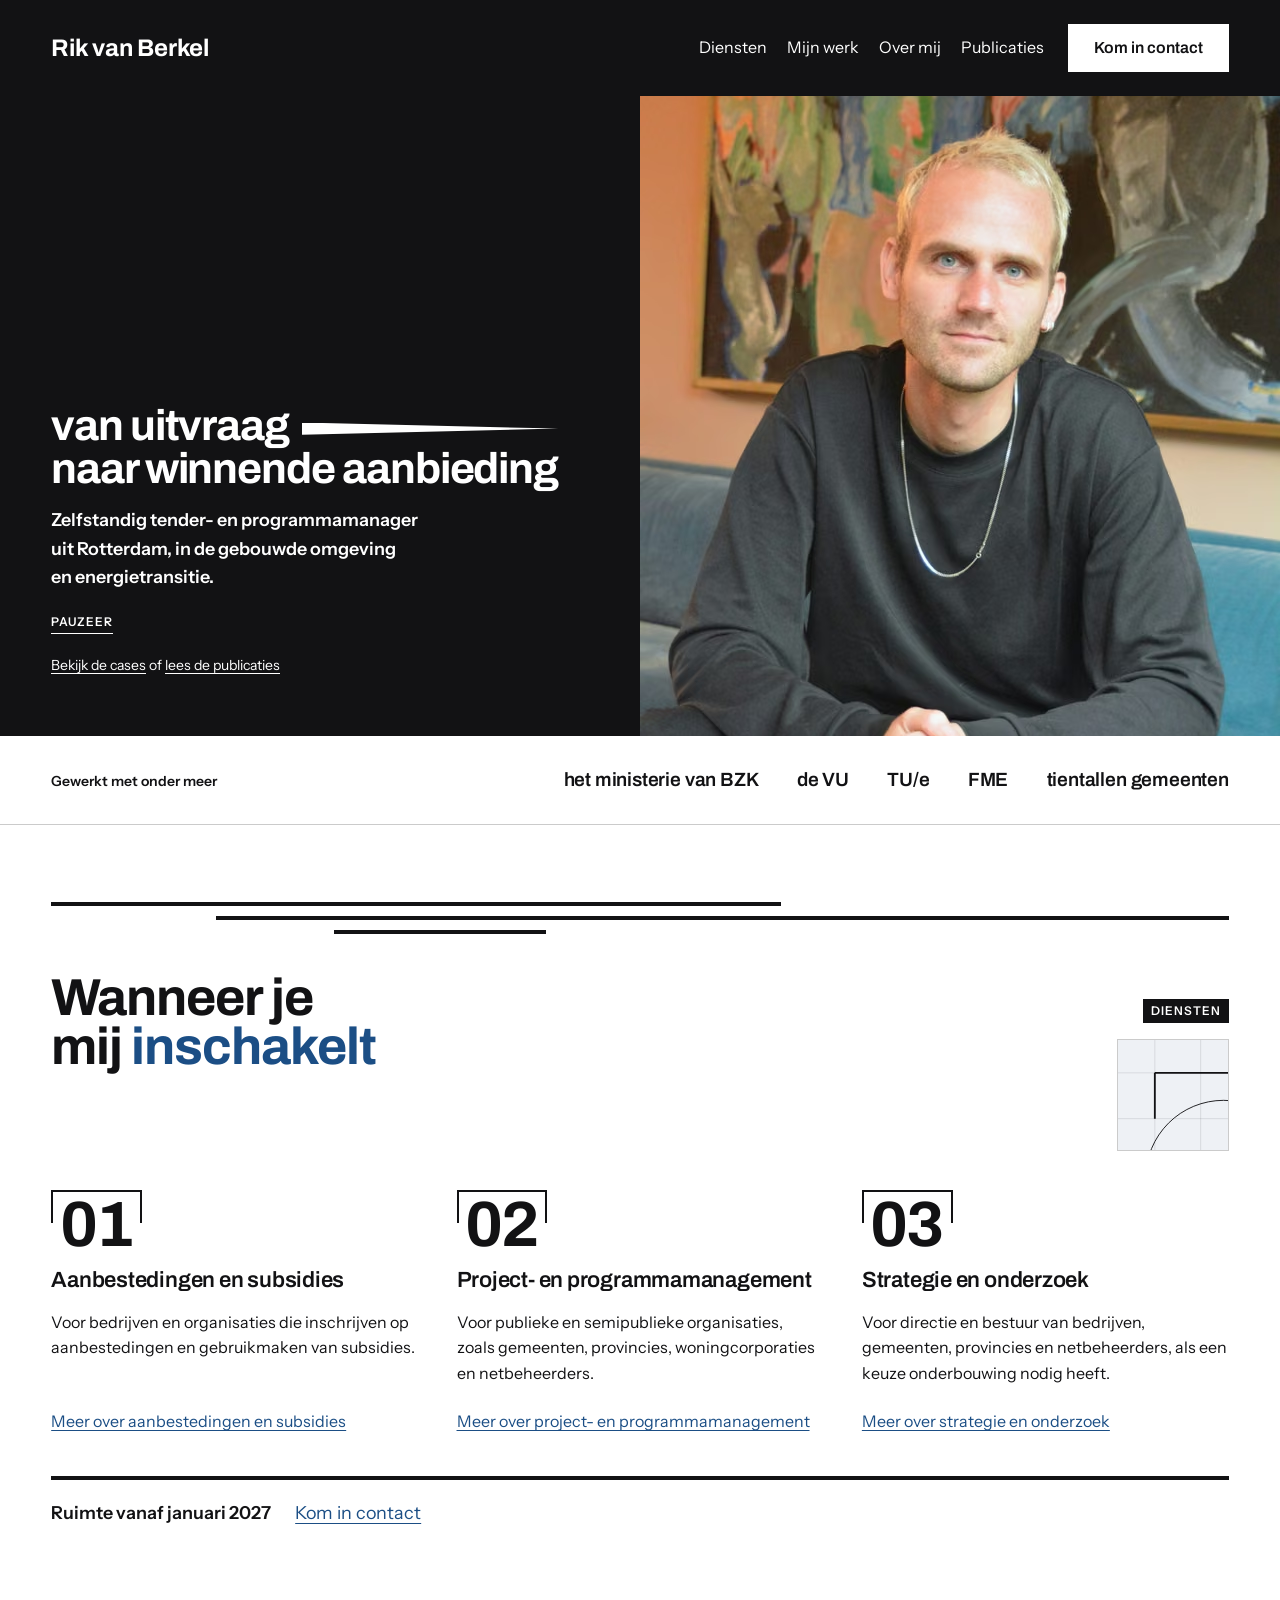
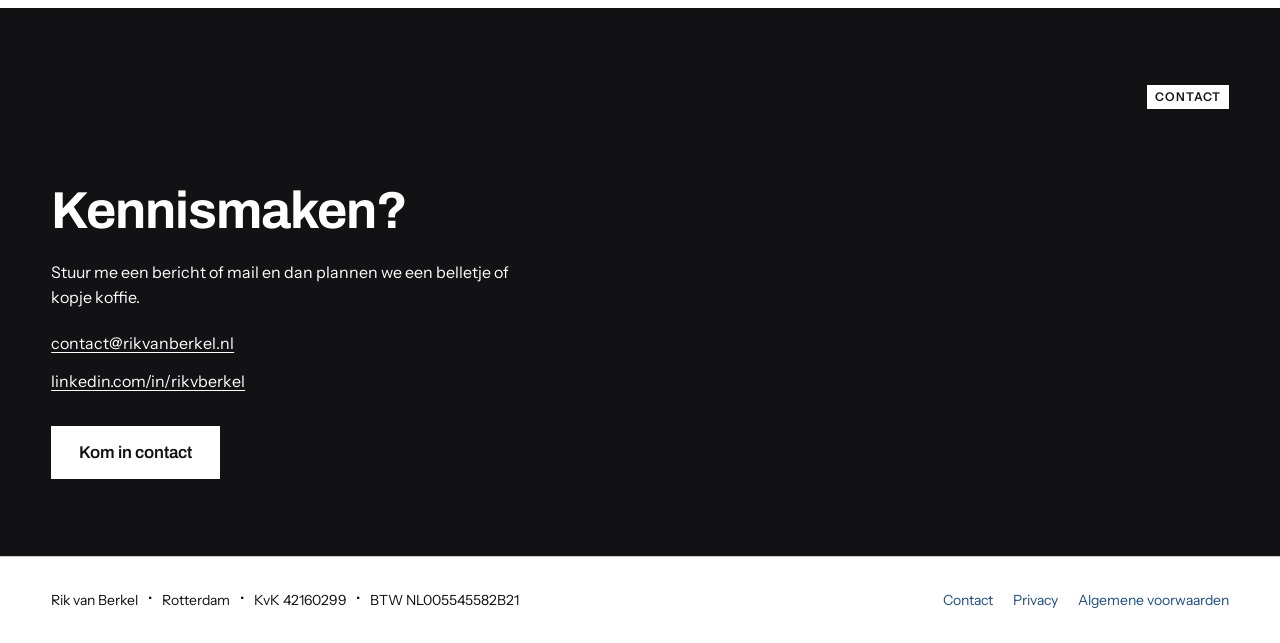
==== commit e86085a9: "Review, tweede ronde: Diensten, Mijn werk, Strategie en onderzoek - Menu: Diensten en Mijn werk, de " ====
--- a/index.html
+++ b/index.html
@@ -25,7 +25,7 @@
   <link rel="apple-touch-icon" href="img/apple-touch-icon.png">
   <link rel="preload" href="fonts/archivo-latin.woff2" as="font" type="font/woff2" crossorigin>
   <link rel="preload" href="fonts/instrument-sans-latin.woff2" as="font" type="font/woff2" crossorigin>
-  <link rel="stylesheet" href="css/style.css?v=20261117f">
+  <link rel="stylesheet" href="css/style.css?v=20261117g">
   <script type="application/ld+json">
   {
     "@context": "https://schema.org",
@@ -38,7 +38,7 @@
         "email": "contact@rikvanberkel.nl",
         "image": "https://www.rikvanberkel.nl/img/rik-bank-1000.jpg",
         "jobTitle": "Tender- en programmamanager",
-        "knowsAbout": ["Gebouwde omgeving", "Energietransitie", "Aanbestedingen", "Tendermanagement", "Subsidiebegeleiding", "Projectmanagement", "Programmamanagement", "Interim management"],
+        "knowsAbout": ["Gebouwde omgeving", "Energietransitie", "Aanbestedingen", "Tendermanagement", "Subsidiebegeleiding", "Projectmanagement", "Programmamanagement", "Strategie", "Onderzoek"],
         "sameAs": ["https://www.linkedin.com/in/rikvberkel"],
         "alumniOf": [
           {"@type": "CollegeOrUniversity", "name": "Hanzehogeschool Groningen"},
@@ -71,7 +71,7 @@
           "itemListElement": [
             {"@type": "Offer", "itemOffered": {"@type": "Service", "name": "Aanbestedingen en subsidies", "description": "Voor bedrijven en organisaties die inschrijven op aanbestedingen en gebruikmaken van subsidies.", "url": "https://www.rikvanberkel.nl/wat-ik-doe.html#tenders"}},
             {"@type": "Offer", "itemOffered": {"@type": "Service", "name": "Project- en programmamanagement", "description": "Voor publieke en semipublieke organisaties, zoals gemeenten, provincies, woningcorporaties en netbeheerders.", "url": "https://www.rikvanberkel.nl/wat-ik-doe.html#projecten"}},
-            {"@type": "Offer", "itemOffered": {"@type": "Service", "name": "Strategie en leiding", "description": "Voor directie en bestuur van bedrijven, gemeenten, provincies en netbeheerders, als een traject regie mist of een keuze onderbouwing nodig heeft.", "url": "https://www.rikvanberkel.nl/wat-ik-doe.html#strategie"}}
+            {"@type": "Offer", "itemOffered": {"@type": "Service", "name": "Strategie en onderzoek", "description": "Voor directie en bestuur van bedrijven, gemeenten, provincies en netbeheerders, als een keuze onderbouwing nodig heeft.", "url": "https://www.rikvanberkel.nl/wat-ik-doe.html#strategie"}}
           ]
         }
       }
@@ -88,8 +88,8 @@
       <div class="header-rechts">
         <nav class="site-nav" aria-label="Hoofdnavigatie">
           <ul>
-            <li><a href="wat-ik-doe.html">Wat ik doe</a></li>
-            <li><a href="werk.html">Werk</a></li>
+            <li><a href="wat-ik-doe.html">Diensten</a></li>
+            <li><a href="werk.html">Mijn werk</a></li>
             <li><a href="over-mij.html">Over mij</a></li>
             <li><a href="publicaties.html">Publicaties</a></li>
           </ul>
@@ -114,10 +114,9 @@
               <span class="wissel-item"><span class="accent">naar</span> standaard&shy;aanpak</span>
             </span>
           </h1>
-          <p class="hero-sub">Zelfstandig tender- en programmamanager uit Rotterdam.</p>
+          <p class="hero-sub">Zelfstandig tender- en programmamanager uit Rotterdam, in de gebouwde omgeving en energietransitie.</p>
           <button class="wissel-pauze" type="button" hidden>Pauzeer</button>
           <div class="hero-actie">
-            <a class="knop knop-groot" data-cta data-goatcounter-click="kom-in-contact-hero" href="contact.html">Kom in contact</a>
             <p class="bewijsregel"><a href="werk.html#afgerond">Bekijk de cases</a> of <a href="publicaties.html">lees de publicaties</a></p>
           </div>
         </div>
@@ -153,7 +152,7 @@
         <div class="sectie-kop diensten-kop">
           <h2>Wanneer je mij <span class="accent">inschakelt</span></h2>
           <div class="kop-rechts">
-            <p class="label">Wat ik doe</p>
+            <p class="label">Diensten</p>
             <div class="uitsnede uitsnede-a"><img src="img/compositie/compositie.svg" alt="" width="600" height="600" loading="lazy"></div>
           </div>
         </div>
@@ -172,9 +171,9 @@
           </article>
           <article class="dienst">
             <span class="nummer">03</span>
-            <h3>Strategie en leiding</h3>
-            <p class="dienst-voor">Voor directie en bestuur van bedrijven, gemeenten, provincies en netbeheerders, als een traject regie mist of een keuze onderbouwing nodig heeft.</p>
-            <p class="dienst-link"><a href="wat-ik-doe.html#strategie">Meer over strategie en leiding</a></p>
+            <h3>Strategie en onderzoek</h3>
+            <p class="dienst-voor">Voor directie en bestuur van bedrijven, gemeenten, provincies en netbeheerders, als een keuze onderbouwing nodig heeft.</p>
+            <p class="dienst-link"><a href="wat-ik-doe.html#strategie">Meer over strategie en onderzoek</a></p>
           </article>
         </div>
         <p class="ruimte-regel"><strong>Ruimte vanaf januari 2027</strong> <a href="contact.html">Kom in contact</a></p>
--- a/css/style.css
+++ b/css/style.css
@@ -724,44 +724,7 @@
   font-size: var(--size-body-sm);
 }
 
-/* Kop links, foto rechts. Op een smal scherm staat de foto onder de kop. */
-.hero-grid {
-  display: grid;
-  grid-template-columns: minmax(0, 1fr);
-  gap: clamp(24px, 4vw, 48px);
-  align-items: end;
-}
-
-.hero-portret {
-  margin: 0;
-  max-width: min(340px, 100%);
-}
-
-/* De lijn staat om de foto zelf, zodat het onderschrift eronder valt. */
-.hero-portret img {
-  border: var(--rule-hairline);
-}
-
-/* Op een telefoon is de foto hooguit 45 procent van de schermhoogte hoog,
-   zodat de diensten eerder in beeld komen. De foto is 3 bij 4. */
-@media (max-width: 899px) {
-  .hero-portret {
-    max-width: min(340px, 100%, calc(45svh * 3 / 4));
-  }
-}
-
-/* Op een telefoon hooguit 30 procent, zodat "Wanneer je mij inschakelt" op
-   375 bij 812 px binnen 900 px begint. */
-@media (max-width: 599px) {
-  .hero-portret {
-    max-width: min(340px, 100%, calc(30svh * 3 / 4));
-  }
-}
-
 @media (min-width: 900px) {
-  .hero-grid {
-    grid-template-columns: minmax(0, 1fr) minmax(0, 340px);
-  }
 
   /* Naast de foto is de kolom smaller. Op de volle maat liep de kop over vier
      regels; hier blijft hij op twee of drie. */
@@ -1954,11 +1917,6 @@
   outline-color: var(--wit);
 }
 
-.hero-zwart .label-wit {
-  background: var(--wit);
-  color: var(--zwart);
-}
-
 .hero-links .wissel-pauze {
   margin-bottom: 20px;
 }
@@ -1998,27 +1956,6 @@
   .hero-rechts {
     aspect-ratio: 1;
   }
-}
-
-/* Op Home staat de compositie alleen klein, als uitsnede naast de regel over
-   ruimte. Op Werk, Team en Wat ik doe staat ze groot. */
-.ruimte-rij {
-  display: flex;
-  align-items: flex-start;
-  justify-content: space-between;
-  gap: 24px;
-  margin-top: var(--gap-section);
-  border-top: var(--rule-heavy);
-}
-
-.ruimte-rij .ruimte-regel {
-  margin: 0;
-  border-top: 0;
-}
-
-.ruimte-rij .uitsnede {
-  margin-top: 16px;
-  width: clamp(72px, 9vw, 112px);
 }
 
 .fotokaart-kaart > h1:first-child {
@@ -2075,18 +2012,6 @@
   margin-top: 0;
 }
 
-/* Bakje op Home: voor wie, een uitkomst en een link naar Wat ik doe. */
-.uitkomst {
-  margin-bottom: 20px;
-  padding-top: 14px;
-  border-top: var(--rule-hairline);
-}
-
-.dienst .uitkomst .kernpunten {
-  margin: 14px 0 0;
-  font-size: var(--size-body);
-}
-
 .dienst-link a {
   display: inline-block;
   padding: 3px 0;
@@ -2103,16 +2028,6 @@
 
 .kop-rechts .uitsnede {
   width: clamp(72px, 9vw, 112px);
-}
-
-.werk-kop-eerste {
-  margin-top: 0;
-}
-
-@media (max-width: 799px) {
-  .team-compositie {
-    display: none;
-  }
 }
 
 /* Regel over ruimte, op Home onder de bakjes en op Werk bovenaan. */
@@ -2228,18 +2143,12 @@
   grid-template-columns: minmax(0, 1fr);
 }
 
-.fotokaart-beeld,
-.teamlid-beeld,
-.werkblok-beeld,
-.project-beeld {
+.fotokaart-beeld {
   overflow: hidden;
   border: var(--rule-hairline);
 }
 
-.fotokaart-beeld img,
-.teamlid-beeld img,
-.werkblok-beeld img,
-.project-beeld img {
+.fotokaart-beeld img {
   width: 100%;
   height: 100%;
   object-fit: cover;
@@ -2249,8 +2158,7 @@
   aspect-ratio: 16 / 9;
 }
 
-.fotokaart-kaart,
-.teamlid-kaart {
+.fotokaart-kaart {
   position: relative;
   background: var(--wit);
   border: 2px solid currentColor;
@@ -2288,66 +2196,9 @@
   }
 }
 
-/* Team: twee blokken naast elkaar, op een telefoon onder elkaar. */
-.team-grid {
-  display: grid;
-  grid-template-columns: minmax(0, 1fr);
-  gap: clamp(32px, 4vw, 56px);
-  margin-top: clamp(24px, 4vw, 40px);
-}
-
-@media (min-width: 800px) {
-  .team-grid {
-    grid-template-columns: repeat(2, minmax(0, 1fr));
-  }
-}
-
-.teamlid-beeld {
-  aspect-ratio: 4 / 3;
-}
-
-.teamlid-beeld img {
-  object-position: 50% 22%;
-}
-
-.teamlid-kaart {
-  margin: -72px clamp(12px, 3vw, 32px) 0;
-}
-
-.teamlid-kaart h2 {
-  font-size: var(--size-display-3);
-  font-weight: var(--weight-display-sub);
-  letter-spacing: -0.02em;
-  line-height: 1.15;
-  margin-bottom: 4px;
-}
-
-.teamlid-rol {
-  font-size: var(--size-body-sm);
-  font-weight: var(--weight-body-strong);
-  margin: 0 0 12px;
-}
-
-.teamlid-kaart p:last-child {
-  margin: 0;
-}
-
-.team-verhaal .ankerlinks {
-  margin-bottom: clamp(24px, 3vw, 40px);
-}
-
-body:has(.geheim[open]) .pagina-intro,
-body:has(.geheim[open]) .teamlid-kaart {
+body:has(.geheim[open]) .pagina-intro {
   background: var(--neon-zwart);
   color: var(--neon-tekst);
-}
-
-/* Werk: blokken met een balk bovenaan, de zware lijn. Een lopend blok krijgt
-   het blauwe markeerblok op het begin van de balk, zoals de huidige fase op
-   de ladderlijn. */
-.werk-kop {
-  margin: clamp(36px, 5vw, 56px) 0 20px;
-  scroll-margin-top: 16px;
 }
 
 .werkblok {
@@ -2359,32 +2210,6 @@
   hyphens: manual;
   letter-spacing: -0.02em;
   margin: 12px 0;
-}
-
-.werkblok-lopend::before {
-  content: "";
-  position: absolute;
-  left: 0;
-  top: -7px;
-  border: 5px solid var(--blauw);
-  outline: 4px solid var(--wit);
-}
-
-.werkblok-lopend {
-  padding-left: 0;
-}
-
-.werkblok-beeld {
-  aspect-ratio: 16 / 9;
-  margin-bottom: 16px;
-}
-
-.werkblok-beeld-a img {
-  object-position: 50% 15%;
-}
-
-.werkblok-beeld-b img {
-  object-position: 50% 80%;
 }
 
 /* Onder het blok: de toelichting, de kerncijfers en het citaat. */
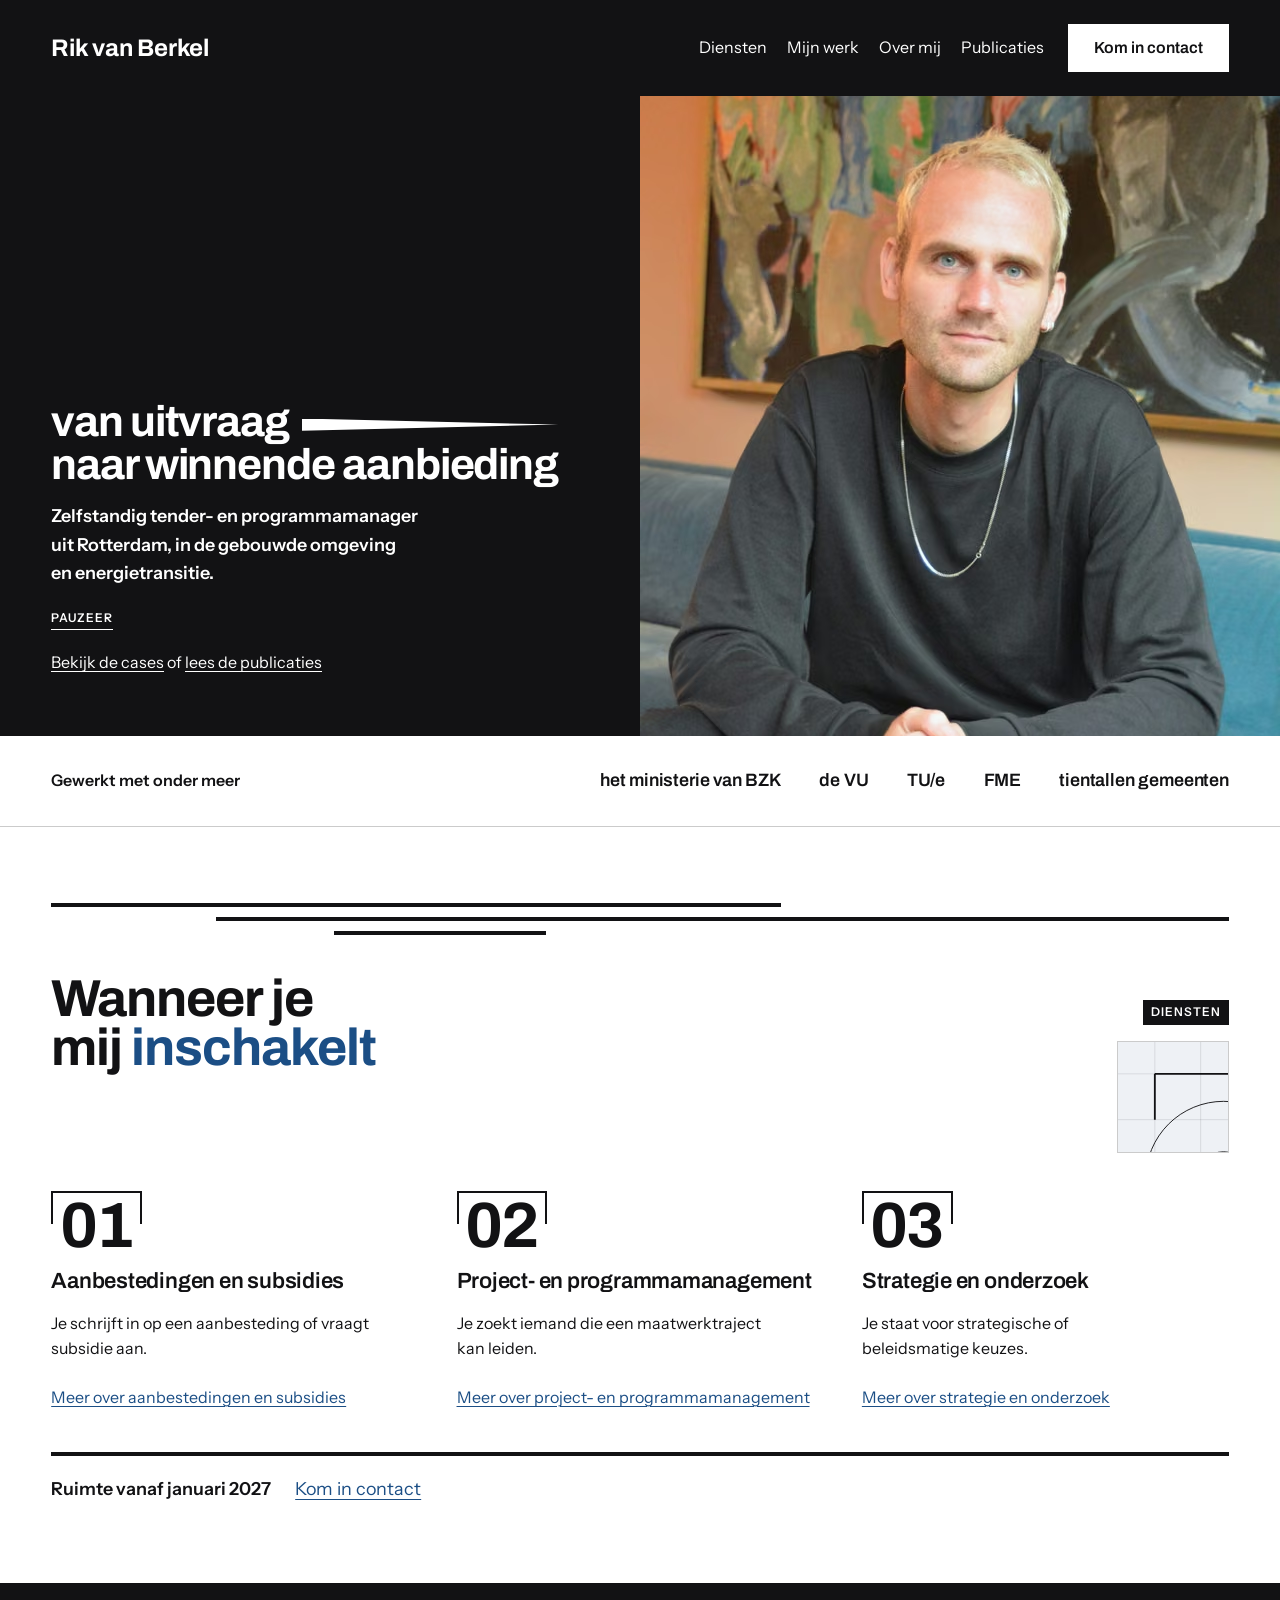
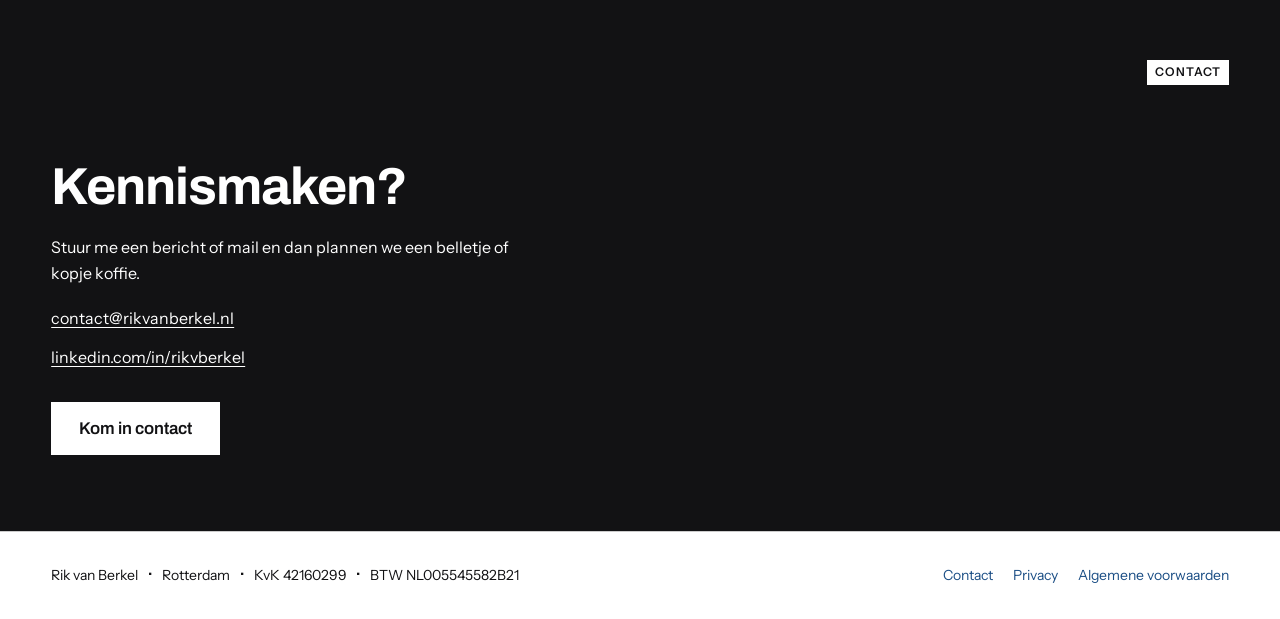
==== commit 915ba9bd: "Copy na de slopcheck: je-vorm, Over mij, Contact, lettermaat Home - Voor wie in de drie bakjes staat" ====
--- a/index.html
+++ b/index.html
@@ -25,7 +25,7 @@
   <link rel="apple-touch-icon" href="img/apple-touch-icon.png">
   <link rel="preload" href="fonts/archivo-latin.woff2" as="font" type="font/woff2" crossorigin>
   <link rel="preload" href="fonts/instrument-sans-latin.woff2" as="font" type="font/woff2" crossorigin>
-  <link rel="stylesheet" href="css/style.css?v=20261117g">
+  <link rel="stylesheet" href="css/style.css?v=20261118a">
   <script type="application/ld+json">
   {
     "@context": "https://schema.org",
@@ -160,19 +160,19 @@
           <article class="dienst">
             <span class="nummer">01</span>
             <h3>Aanbestedingen en subsidies</h3>
-            <p class="dienst-voor">Voor bedrijven en organisaties die inschrijven op aanbestedingen en gebruikmaken van subsidies.</p>
+            <p class="dienst-voor">Je schrijft in op een aanbesteding of vraagt subsidie aan.</p>
             <p class="dienst-link"><a href="wat-ik-doe.html#tenders">Meer over aanbestedingen en subsidies</a></p>
           </article>
           <article class="dienst">
             <span class="nummer">02</span>
             <h3>Project- en programma&shy;management</h3>
-            <p class="dienst-voor">Voor publieke en semipublieke organisaties, zoals gemeenten, provincies, woningcorporaties en netbeheerders.</p>
+            <p class="dienst-voor">Je zoekt iemand die een maatwerktraject kan leiden.</p>
             <p class="dienst-link"><a href="wat-ik-doe.html#projecten">Meer over project- en programmamanagement</a></p>
           </article>
           <article class="dienst">
             <span class="nummer">03</span>
             <h3>Strategie en onderzoek</h3>
-            <p class="dienst-voor">Voor directie en bestuur van bedrijven, gemeenten, provincies en netbeheerders, als een keuze onderbouwing nodig heeft.</p>
+            <p class="dienst-voor">Je staat voor strategische of beleidsmatige keuzes.</p>
             <p class="dienst-link"><a href="wat-ik-doe.html#strategie">Meer over strategie en onderzoek</a></p>
           </article>
         </div>
--- a/css/style.css
+++ b/css/style.css
@@ -1930,6 +1930,7 @@
 
 .hero-actie .bewijsregel {
   margin: 0;
+  font-size: var(--size-body);
 }
 
 /* De rechterhelft is de foto, groot en tot aan de rand. Vanaf 900 px een
@@ -1990,7 +1991,7 @@
 
 .bewijs-zin {
   margin: 0;
-  font-size: var(--size-body-sm);
+  font-size: var(--size-body);
   font-weight: var(--weight-body-strong);
 }
 
@@ -2003,7 +2004,7 @@
   padding: 0;
   font-family: var(--font-display);
   font-weight: var(--weight-display-sub);
-  font-size: clamp(17px, 1.5vw, 21px);
+  font-size: var(--size-lead);
   letter-spacing: -0.01em;
   line-height: 1.2;
 }
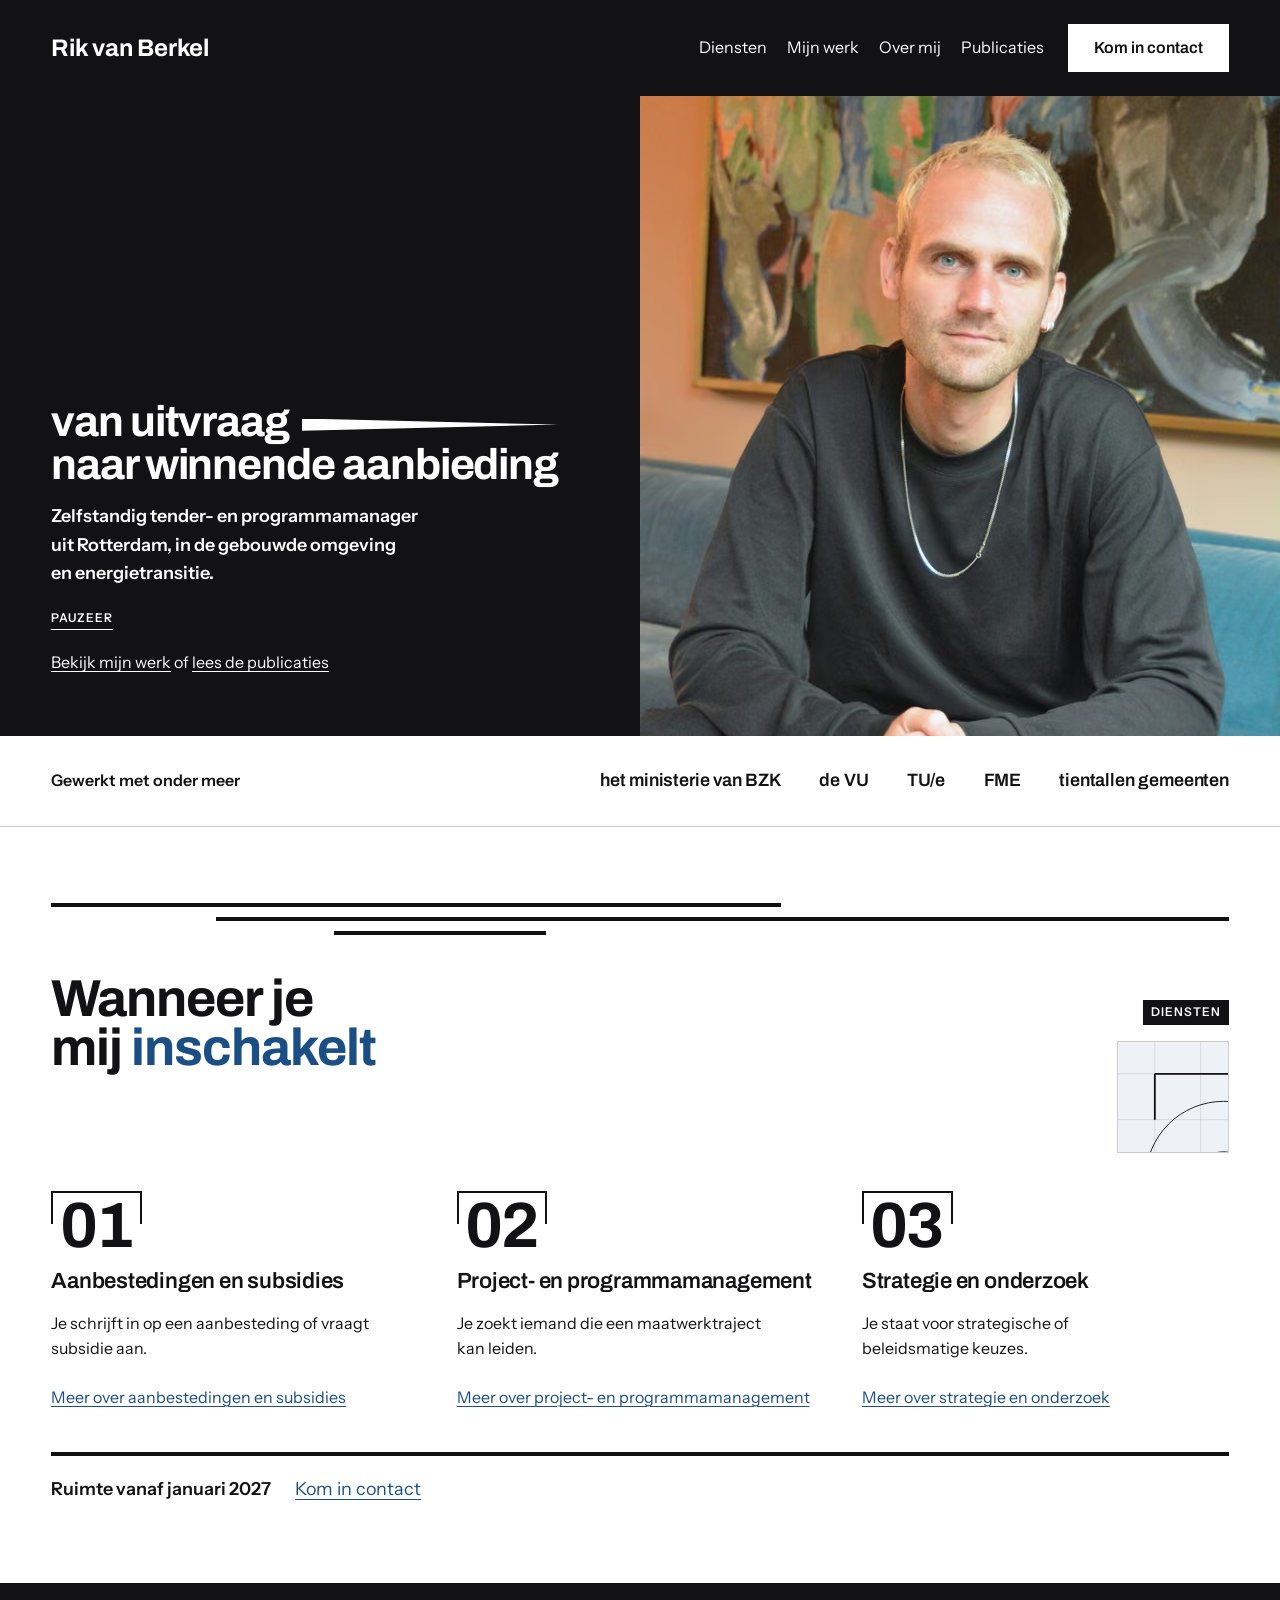
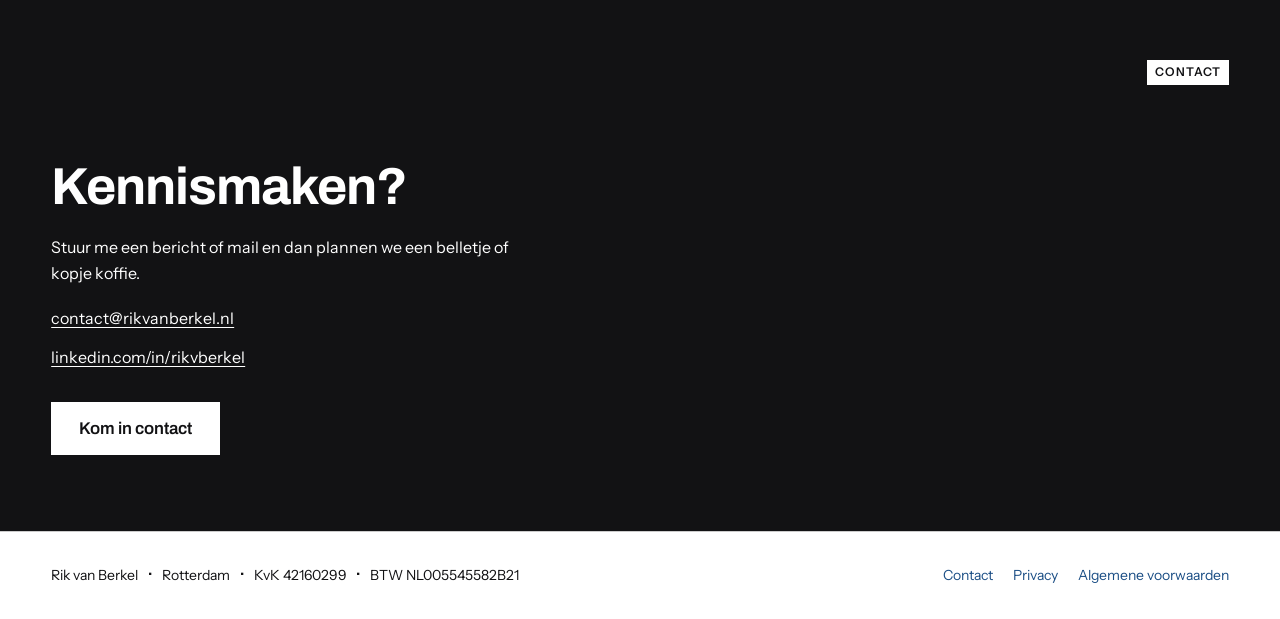
==== commit f17f1b5d: "Derde ronde: tenderzin bij 01, kleine tekstpunten, koppen op Mijn werk - Diensten, 01: 'In 4 jaar be" ====
--- a/index.html
+++ b/index.html
@@ -25,7 +25,7 @@
   <link rel="apple-touch-icon" href="img/apple-touch-icon.png">
   <link rel="preload" href="fonts/archivo-latin.woff2" as="font" type="font/woff2" crossorigin>
   <link rel="preload" href="fonts/instrument-sans-latin.woff2" as="font" type="font/woff2" crossorigin>
-  <link rel="stylesheet" href="css/style.css?v=20261118a">
+  <link rel="stylesheet" href="css/style.css?v=20261118b">
   <script type="application/ld+json">
   {
     "@context": "https://schema.org",
@@ -117,7 +117,7 @@
           <p class="hero-sub">Zelfstandig tender- en programmamanager uit Rotterdam, in de gebouwde omgeving en energietransitie.</p>
           <button class="wissel-pauze" type="button" hidden>Pauzeer</button>
           <div class="hero-actie">
-            <p class="bewijsregel"><a href="werk.html#afgerond">Bekijk de cases</a> of <a href="publicaties.html">lees de publicaties</a></p>
+            <p class="bewijsregel"><a href="werk.html#afgerond">Bekijk mijn werk</a> of <a href="publicaties.html">lees de publicaties</a></p>
           </div>
         </div>
       </div>
--- a/css/style.css
+++ b/css/style.css
@@ -2207,7 +2207,7 @@
   scroll-margin-top: 16px;
 }
 
-.werkblok h3 {
+.werkblok h2 {
   hyphens: manual;
   letter-spacing: -0.02em;
   margin: 12px 0;
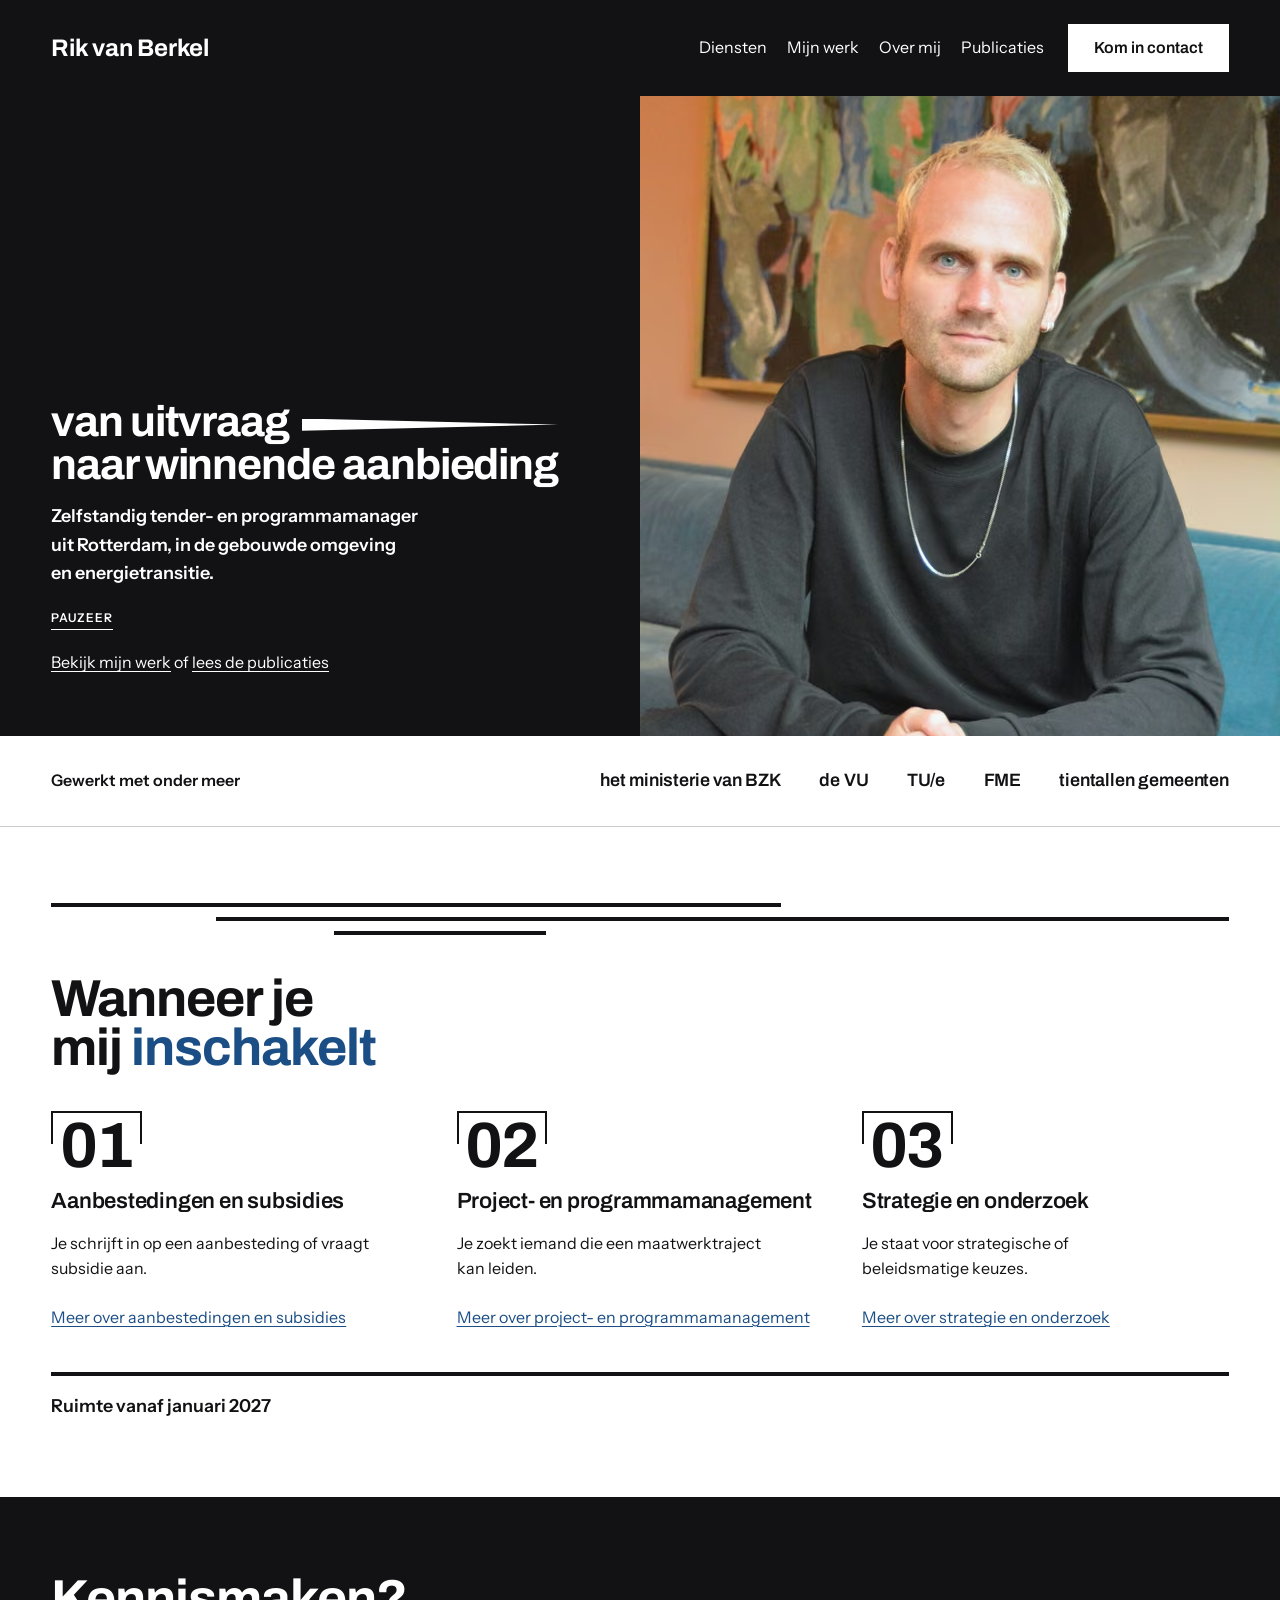
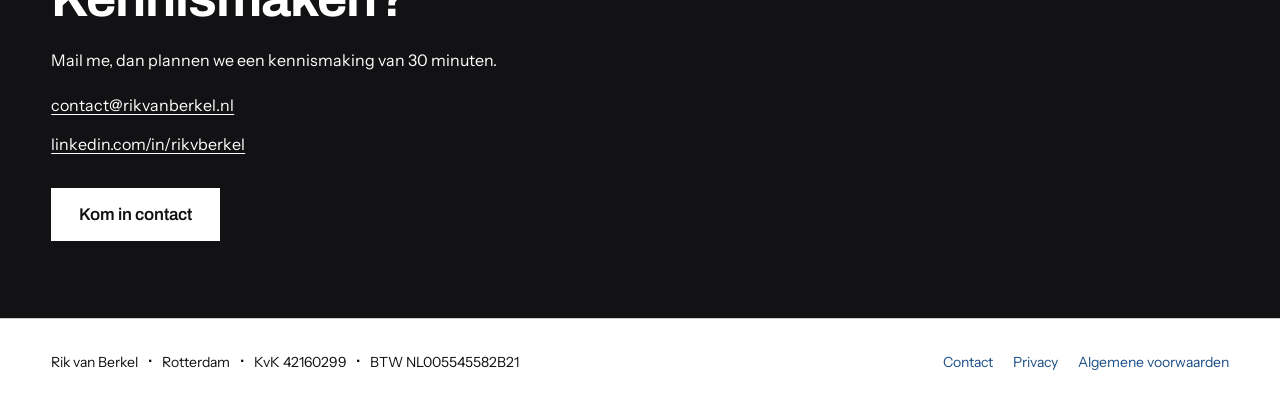
==== commit 3e38d39f: "Review 21 november: zwart-witfoto's, vormen als structuur, copy Zes beeldbankfoto's in zuiver zwart-" ====
--- a/index.html
+++ b/index.html
@@ -25,7 +25,7 @@
   <link rel="apple-touch-icon" href="img/apple-touch-icon.png">
   <link rel="preload" href="fonts/archivo-latin.woff2" as="font" type="font/woff2" crossorigin>
   <link rel="preload" href="fonts/instrument-sans-latin.woff2" as="font" type="font/woff2" crossorigin>
-  <link rel="stylesheet" href="css/style.css?v=20261118b">
+  <link rel="stylesheet" href="css/style.css?v=20261121a">
   <script type="application/ld+json">
   {
     "@context": "https://schema.org",
@@ -151,10 +151,6 @@
         <div class="staffel"><span></span><span></span><span></span></div>
         <div class="sectie-kop diensten-kop">
           <h2>Wanneer je mij <span class="accent">inschakelt</span></h2>
-          <div class="kop-rechts">
-            <p class="label">Diensten</p>
-            <div class="uitsnede uitsnede-a"><img src="img/compositie/compositie.svg" alt="" width="600" height="600" loading="lazy"></div>
-          </div>
         </div>
         <div class="nummer-grid">
           <article class="dienst">
@@ -176,16 +172,15 @@
             <p class="dienst-link"><a href="wat-ik-doe.html#strategie">Meer over strategie en onderzoek</a></p>
           </article>
         </div>
-        <p class="ruimte-regel"><strong>Ruimte vanaf januari 2027</strong> <a href="contact.html">Kom in contact</a></p>
+        <p class="ruimte-regel"><strong>Ruimte vanaf januari 2027</strong></p>
       </div>
     </section>
 
     <section class="sectie sectie-zwart" id="contact">
       <div class="binnen zwaartepunt">
-        <p class="label label-wit">Contact</p>
         <div class="zwaar">
           <h2 class="contact-kop">Kennismaken?</h2>
-          <p>Stuur me een bericht of mail en dan plannen we een belletje of kopje koffie.</p>
+          <p>Mail me, dan plannen we een kennismaking van 30 minuten.</p>
           <div class="contact-gegevens">
             <a data-goatcounter-click="mailadres-home" href="mailto:contact@rikvanberkel.nl?subject=Kennismaking">contact@rikvanberkel.nl</a>
             <a href="https://www.linkedin.com/in/rikvberkel" rel="noopener noreferrer">linkedin.com/in/rikvberkel</a>
--- a/css/style.css
+++ b/css/style.css
@@ -2271,6 +2271,63 @@
   scroll-margin-top: 16px;
 }
 
+/* Foto uit de beeldbank: zuiver zwart-wit, in een haarlijn, met de
+   naamsvermelding cursief eronder. Het bestand zelf is al zwart-wit. */
+.foto {
+  margin: 28px 0 0;
+}
+
+.foto img {
+  display: block;
+  width: 100%;
+  height: auto;
+  border: var(--rule-hairline);
+}
+
+.foto figcaption {
+  margin-top: 8px;
+  font-style: italic;
+  font-size: var(--size-body-sm);
+}
+
+.foto figcaption a {
+  text-decoration: underline;
+  text-underline-offset: 0.2em;
+  text-decoration-thickness: 1px;
+}
+
+body:has(.geheim[open]) .foto img {
+  border-color: rgba(242, 242, 243, 0.22);
+}
+
+/* Klein beeld naast een nummer op Diensten. */
+.foto-klein {
+  flex: 0 0 auto;
+  width: clamp(120px, 18vw, 220px);
+  margin: 0;
+}
+
+.foto-klein figcaption {
+  font-size: var(--size-label);
+}
+
+/* 404: links de tekst, rechts de foto, vanaf 900 px naast elkaar. */
+.fout-grid {
+  display: grid;
+  gap: 32px;
+}
+
+.fout-grid .foto {
+  margin: 0;
+}
+
+@media (min-width: 900px) {
+  .fout-grid {
+    grid-template-columns: minmax(0, 1fr) minmax(0, 1fr);
+    align-items: start;
+  }
+}
+
 @media print {
   .site-header,
   .actie-rij,
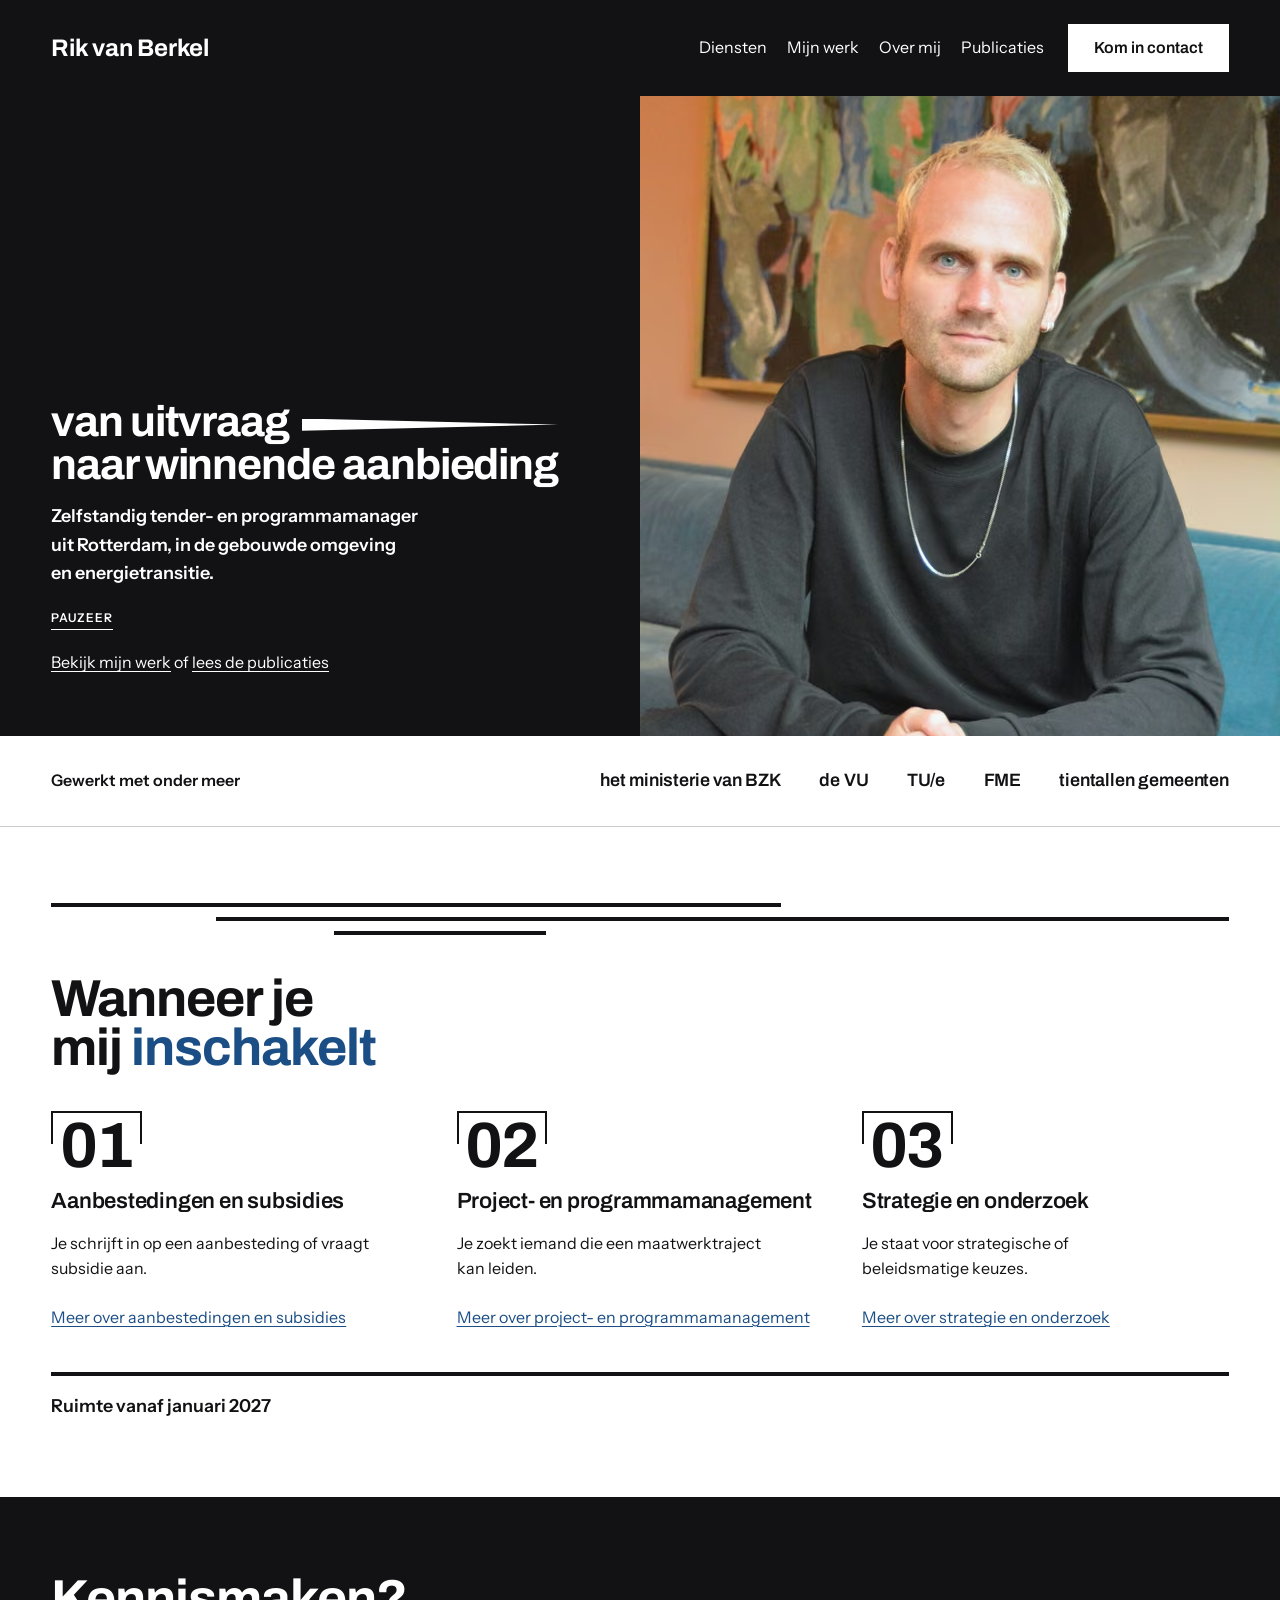
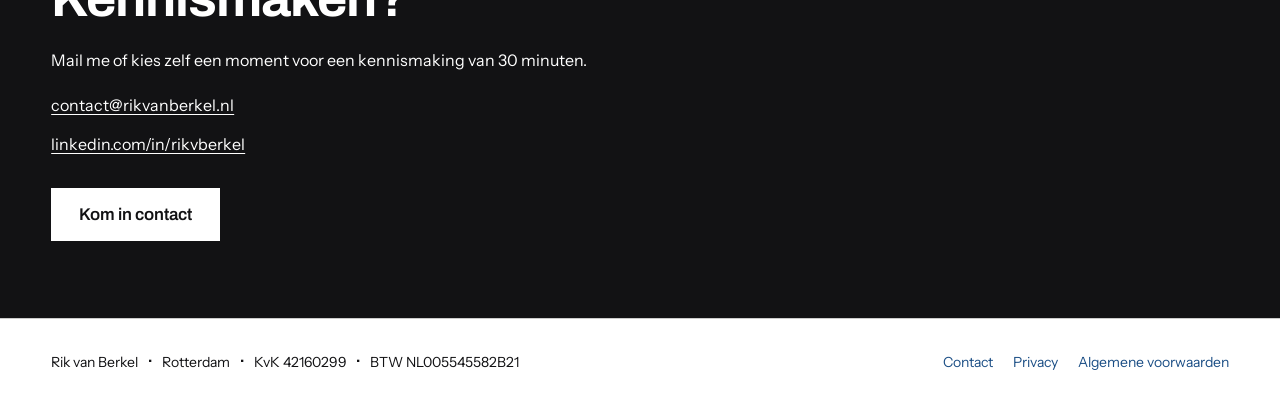
==== commit 295d224c: "Slotblok: tekst noemt mail en zelf een moment kiezen" ====
--- a/index.html
+++ b/index.html
@@ -180,12 +180,12 @@
       <div class="binnen zwaartepunt">
         <div class="zwaar">
           <h2 class="contact-kop">Kennismaken?</h2>
-          <p>Mail me, dan plannen we een kennismaking van 30 minuten.</p>
+          <p>Mail me of kies zelf een moment voor een kennismaking van 30 minuten.</p>
           <div class="contact-gegevens">
             <a data-goatcounter-click="mailadres-home" href="mailto:contact@rikvanberkel.nl?subject=Kennismaking">contact@rikvanberkel.nl</a>
             <a href="https://www.linkedin.com/in/rikvberkel" rel="noopener noreferrer">linkedin.com/in/rikvberkel</a>
           </div>
-          <a class="knop knop-groot" data-cta data-goatcounter-click="kom-in-contact-home" href="mailto:contact@rikvanberkel.nl?subject=Kennismaking">Kom in contact</a>
+          <a class="knop knop-groot" data-cta data-goatcounter-click="kom-in-contact-home" href="contact.html">Kom in contact</a>
         </div>
       </div>
     </section>
